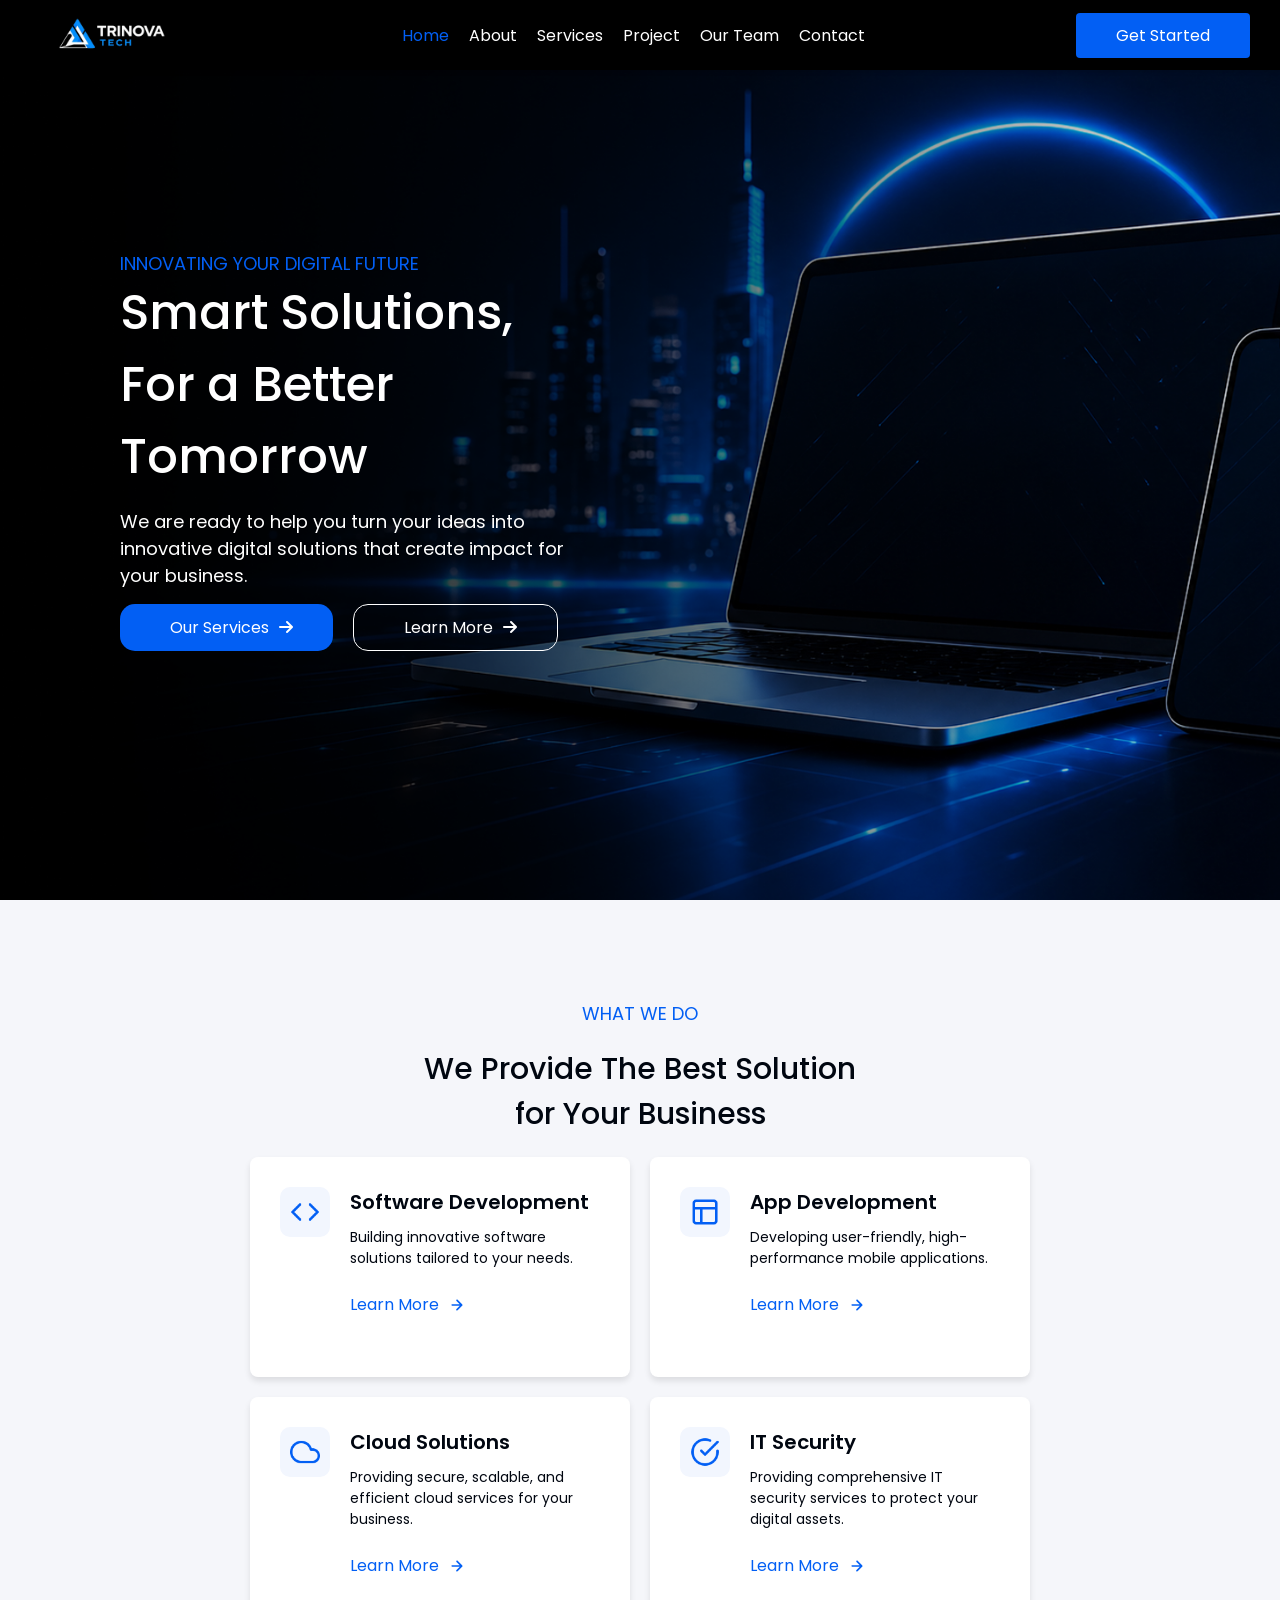
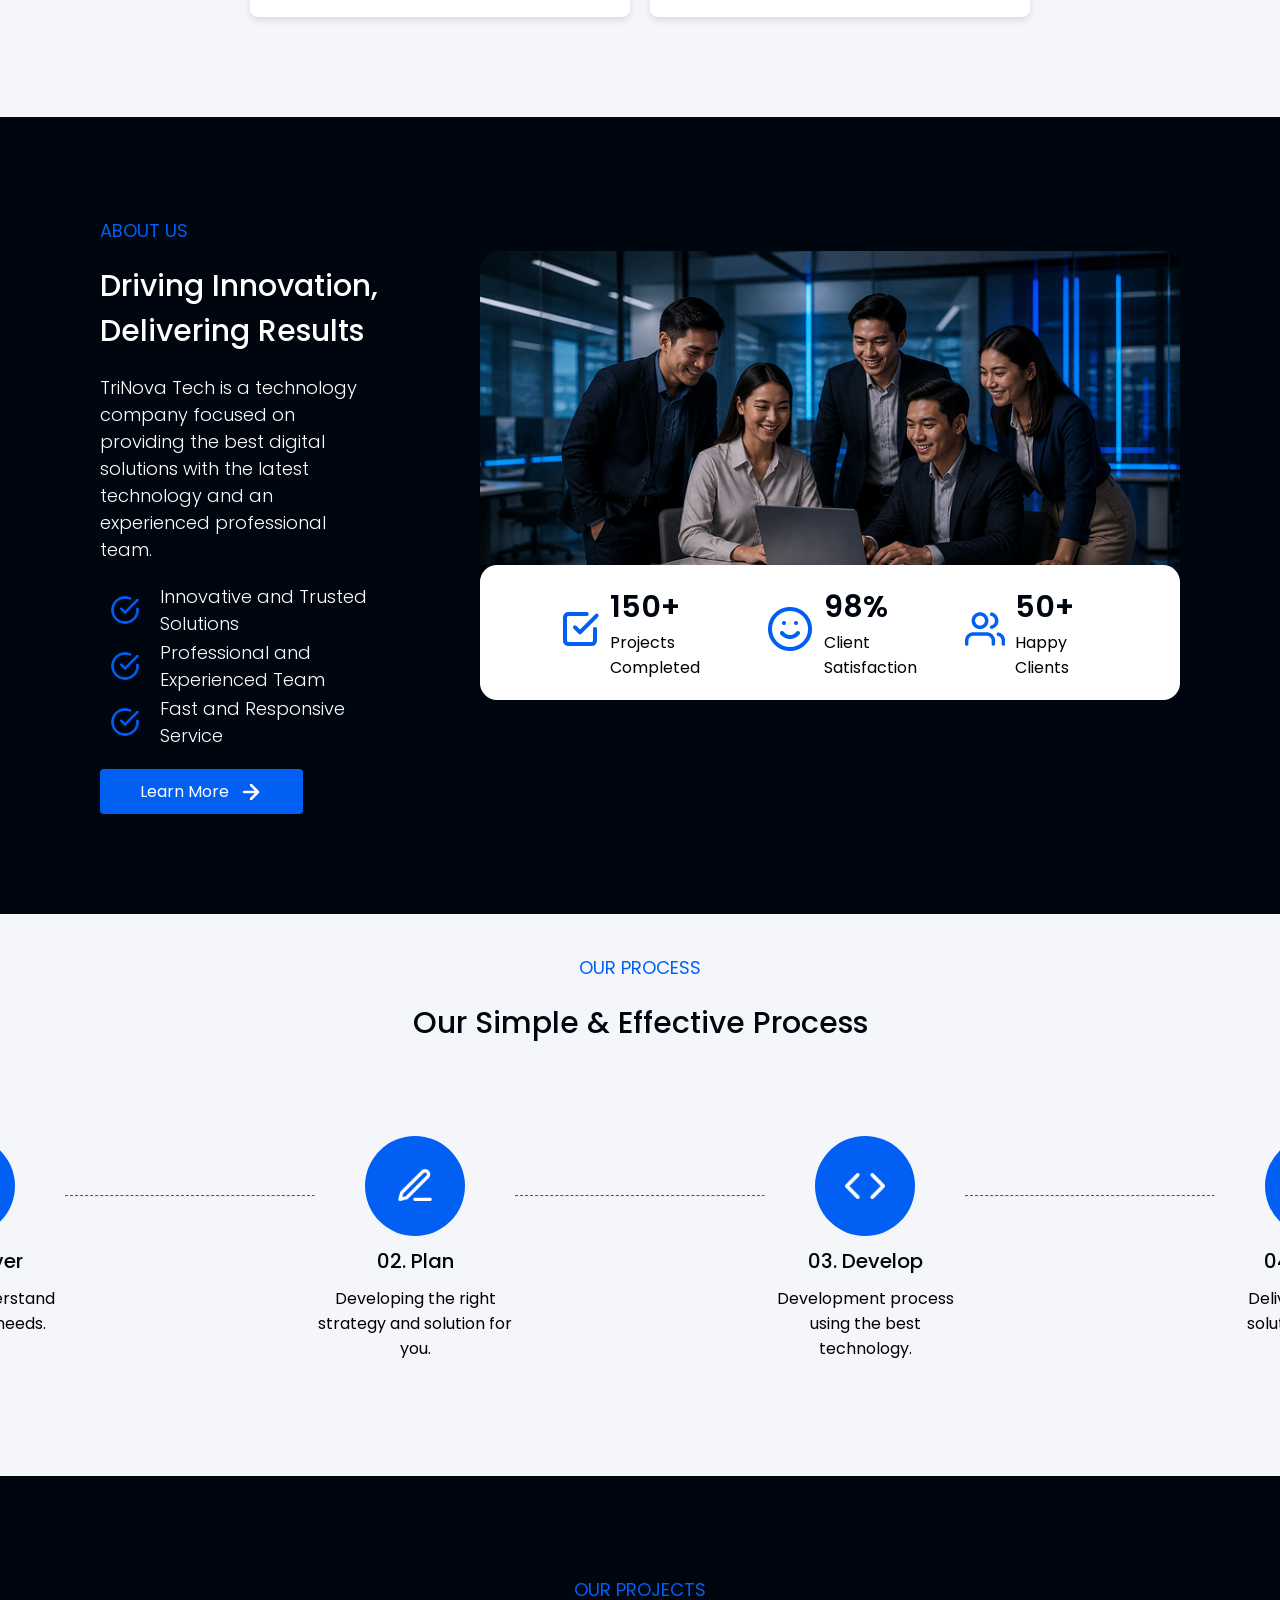
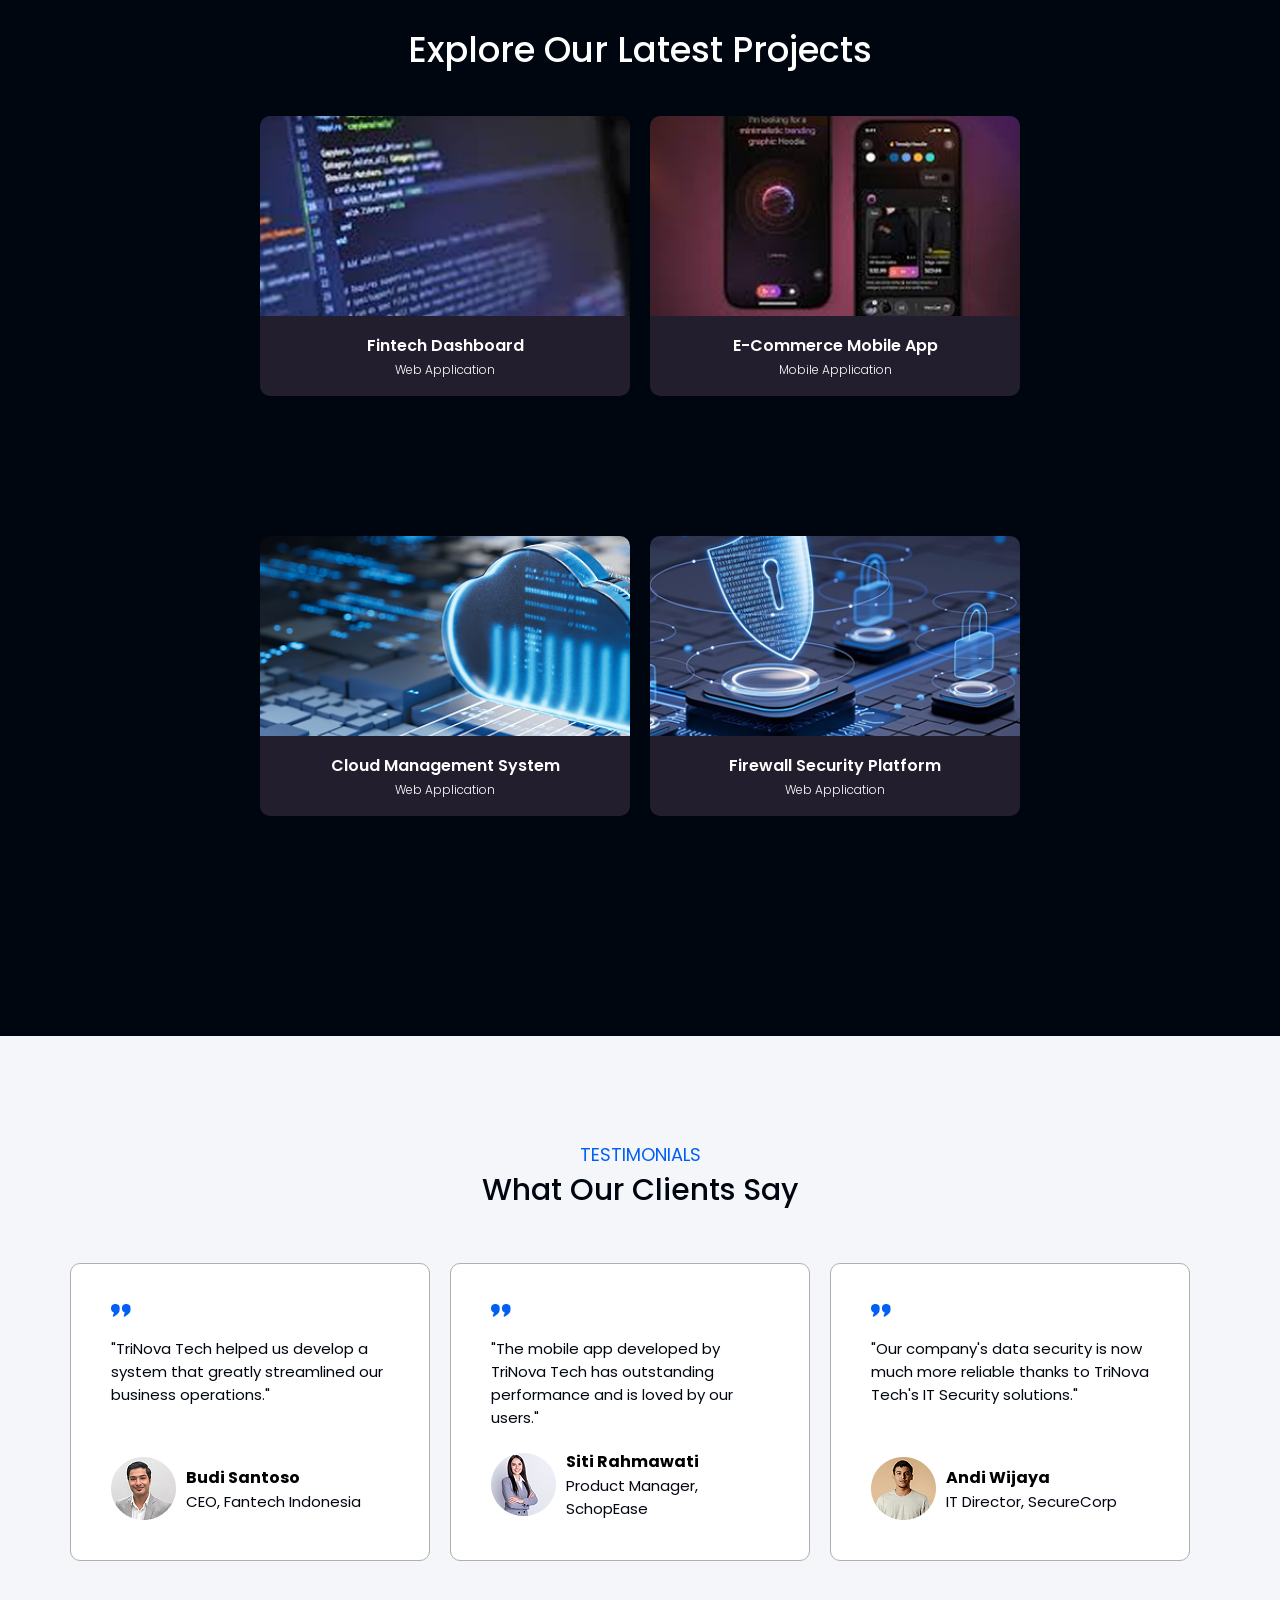
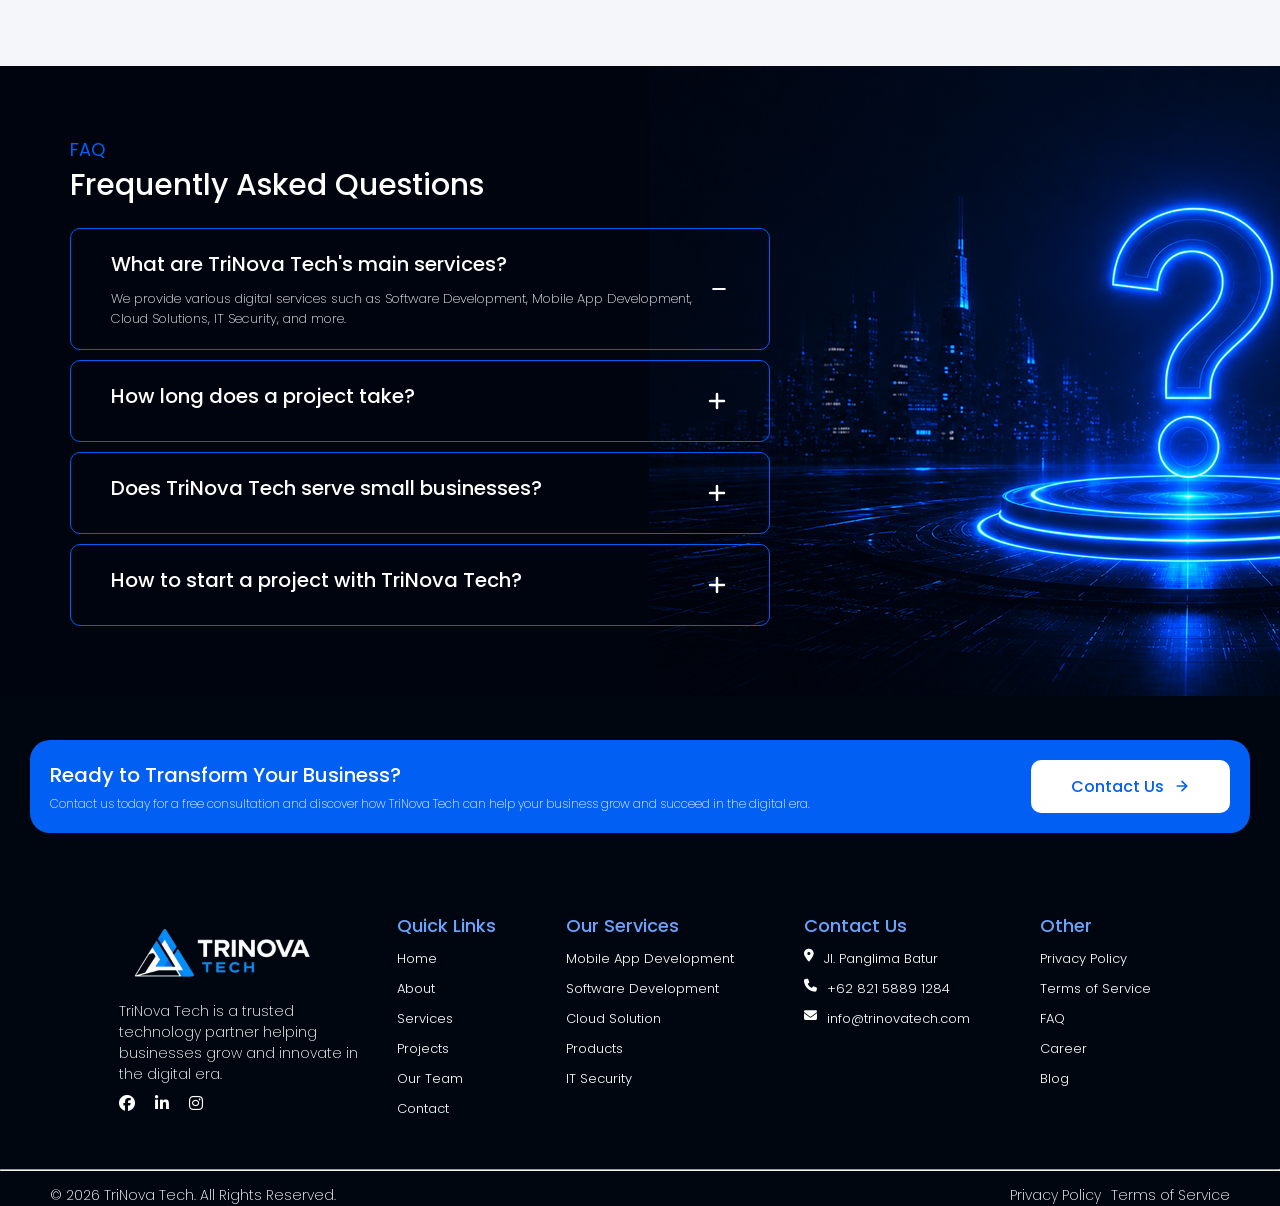
==== index.html @ c347d147 "first commit" ====
<!DOCTYPE html>
<html lang="en">
<head>
    <meta charset="UTF-8">
    <meta name="viewport" content="width=device-width, initial-scale=1.0">
    <title>TriNova Tech - Smart Solutions for a Better Tomorrow</title>
    <link rel="stylesheet" href="css/style.css">
    <link rel="preconnect" href="https://fonts.googleapis.com">
    <link rel="preconnect" href="https://fonts.gstatic.com" crossorigin>
    <link href="https://fonts.googleapis.com/css2?family=Poppins:wght@100;200;300;400;500;600;700;800;900&display=swap" rel="stylesheet">
    <link rel="stylesheet" href="https://cdnjs.cloudflare.com/ajax/libs/font-awesome/6.5.1/css/all.min.css">
    <link href='https://unpkg.com/boxicons@2.1.4/css/boxicons.min.css' rel='stylesheet'>
</head>
<body>
    
    <!-- header -->
    <div class="header">
        <div class="logo">
            <img src="img/logo-text-white.png" alt="Logo" style="width: 160px;">
        </div>
        <ul class="navbar">
            <li><a href="index.html"   style="color: var(--blue-primary);">Home</a></li>
            <li><a href="about.html">About</a></li>
            <li><a href="services.html">Services</a></li>
            <li><a href="product.html">Project</a></li>
            <li><a href="team.html">Our Team</a></li>
            <li><a href="contact.php">Contact</a></li>
        </ul>
        <button onclick="window.location.href='login.php'">Get Started</button>
    </div>

    <!-- Banner -->
    <div class="banner">
        <div class="sect-one">
            <h5 class="reveal">innovating your digital future</h5>
            <h1 class="reveal">Smart Solutions,</h1>
            <h1 class="reveal">For a Better Tomorrow</h1>
            <p class="reveal">We are ready to help you turn your ideas into innovative digital solutions that create impact for your business.</p>
            <div class="button-section reveal">
                <div class="btn" style="background-color: var(--blue-primary);"><a href="services.html"></a>Our Services <i class="fa-solid fa-arrow-right"></i></div>
                <div class="btn" style="border: 1px solid white;" onclick="document.querySelector('.services').scrollIntoView({behavior: 'smooth'})"><a href=""></a>Learn More<i class="fa-solid fa-arrow-right"></i></div>
            </div>
        </div>
        <div class="sect-one"></div>
    </div>

    <!-- what we do -->
    <div class="services">
        <h5 class="reveal">What We Do</h5>
        <h1 class="reveal">We Provide The Best Solution <br> for Your Business</h1>
        <div class="card-sect">
            <!-- card 1 -->
            <div class="card reveal">
                <div class="logo-sect">
                    <img src="../img/logo/code.png" alt="">
                </div>
                <div class="desc-sect">
                    <div class="one">
                    <h3>Software Development</h3>
                    <p>Building innovative software solutions tailored to your needs.</p>
                    </div>
                    <div class="two">
                        <div class="cta"><a href="">Learn More</a><img src="../img/logo/arrow-right-blue.png" alt=""></div>
                    </div>
                </div>
            </div>
            <!-- card 2 -->
            <div class="card reveal">
                <div class="logo-sect">
                    <img src="../img/logo/layout.png" alt="">
                </div>
                <div class="desc-sect">
                    <div class="one">
                    <h3>App Development</h3>
                    <p>Developing user-friendly, high-performance mobile applications.</p>
                    </div>
                    <div class="two">
                        <div class="cta"><a href="">Learn More</a><img src="../img/logo/arrow-right-blue.png" alt=""></div>
                    </div>
                </div>
            </div>
            <!-- card 3 -->
            <div class="card reveal">
                <div class="logo-sect">
                    <img src="../img/logo/cloud.png" alt="">
                </div>
                <div class="desc-sect">
                    <div class="one">
                    <h3>Cloud Solutions</h3>
                    <p>Providing secure, scalable, and efficient cloud services for your business.</p>
                    </div>
                    <div class="two">
                        <div class="cta"><a href="">Learn More</a><img src="../img/logo/arrow-right-blue.png" alt=""></div>
                    </div>
                </div>
            </div>
            <!-- card 4 -->
            <div class="card reveal">
                <div class="logo-sect">
                    <img src="../img/logo/checklist-circle.png" alt="">
                </div>
                <div class="desc-sect">
                    <div class="one">
                    <h3>IT Security</h3>
                    <p>Providing comprehensive IT security services to protect your digital assets.</p>
                    </div>
                    <div class="two">
                        <div class="cta"><a href="">Learn More</a><img src="../img/logo/arrow-right-blue.png" alt=""></div>
                    </div>
                </div>
            </div>

        </div>
    </div>

    <!-- about us -->
    <div class="about">
        <div class="sect-onee">
            <h5 class="reveal">ABOUT US</h5>
            <h3 class="reveal">Driving Innovation, <br> Delivering Results</h3>
            <p class="reveal">TriNova Tech is a technology company focused on providing the best digital solutions with the latest technology and an experienced professional team.</p>
            <div class="menu-sect">
                <div class="sect reveal"><img src="../img/logo/checklist-circle.png" alt=""><p>Innovative and Trusted Solutions</p></div>
                <div class="sect reveal"><img src="../img/logo/checklist-circle.png" alt=""><p>Professional and Experienced Team</p></div>
                <div class="sect reveal"><img src="../img/logo/checklist-circle.png" alt=""><p>Fast and Responsive Service</p></div>
            </div>
            <button class="reveal">Learn More <img src="img/logo/arrow-right.png" alt=""></button>
        </div>
        <div class="sect-twoo reveal">
            <img class="about-img" src="../img/placehorder/img-2.png" alt="">

            <div class="menu-sect">
                <!-- one -->
                <div class="menu" style="color: black;">
                    <div class="logo"><img src="../img/logo/checklist-square-blue.png" alt=""></div>
                    <div class="desc">
                        <h3>150+</h3>
                        <p>Projects Completed</p>
                    </div>
                </div>
                <!-- one -->
                <div class="menu" style="color: black;">
                    <div class="logo"><img src="../img/logo/smile-blue.png" alt=""></div>
                    <div class="desc">
                        <h3>98%</h3>
                        <p>Client Satisfaction</p>
                    </div>
                </div>
                <!-- one -->
                <div class="menu" style="color: black;">
                    <div class="logo"><img src="../img/logo/users-blue.png" alt=""></div>
                    <div class="desc">
                        <h3>50+</h3>
                        <p>Happy Clients</p>
                    </div>
                </div>
            </div>

        </div>
    </div>

    <!-- process -->
    <div class="process">
        <h5 class="reveal">OUR PROCESS</h5>
        <h3 class="reveal">Our Simple & Effective Process</h3>
        <div class="sect-menu">
            <div class="s-menu reveal">
                <div class="logo"><img src="../img/logo/search.png" alt=""></div>
                <h4>01. Discover</h4>
                <p>We deeply understand your business needs.</p>
            </div>
            <hr class="reveal">
            <div class="s-menu reveal">
                <div class="logo"><img src="../img/logo/edit.png" alt=""></div>
                <h4>02. Plan</h4>
                <p>Developing the right strategy and solution for you.</p>
            </div>
            <hr class="reveal">
            <div class="s-menu reveal">
                <div class="logo"><img src="../img/logo/code-white.png" alt=""></div>
                <h4>03. Develop</h4>
                <p>Development process using the best technology.</p>
            </div>
            <hr class="reveal">
            <div class="s-menu reveal">
                <div class="logo"><img src="../img/logo/send.png" alt="" ></div>
                <h4>04. Deliver</h4>
                <p>Delivering quality solutions on time.</p>
            </div>
        </div>
    </div>

    <!-- projects/products -->
    <div class="products">
        <h5 class="reveal">OUR PROJECTS</h5>
        <h3 class="reveal">Explore Our Latest Projects</h3>
        <div class="product-menu">
            <!-- 1 p -->
            <div class="p-menu reveal project-card">
                <div class="pm-img">
                    <img src="img/placehorder-2/img-1.png" alt="">
                </div>
                <div class="pm-desc">
                    <h4>Fintech Dashboard</h4>
                    <p>Web Application</p>
                </div>
            </div>
            <!-- 1 p -->
            <div class="p-menu reveal project-card">
                <div class="pm-img">
                    <img src="img/placehorder-2/img-2.png" alt="">
                </div>
                <div class="pm-desc">
                    <h4>E-Commerce Mobile App</h4>
                    <p>Mobile Application</p>
                </div>
            </div>
            <!-- 1 p -->
            <div class="p-menu reveal project-card">
                <div class="pm-img">
                    <img src="img/placehorder-2/img-3.png" alt="">
                </div>
                <div class="pm-desc">
                    <h4>Cloud Management System</h4>
                    <p>Web Application</p>
                </div>
            </div>
            <!-- 1 p -->
            <div class="p-menu reveal project-card">
                <div class="pm-img">
                    <img src="img/placehorder-2/img 4.png" alt="">
                </div>
                <div class="pm-desc">
                    <h4>Firewall Security Platform</h4>
                    <p>Web Application</p>
                </div>
            </div>
        </div>  
    </div>
    <div class="testi">
    <h5 class="reveal">TESTIMONIALS</h5>
    <h3 class="reveal">What Our Clients Say</h3>

    <div class="card-sectt">
        <i id="prev" class="fa-solid fa-chevron-left reveal"></i>

        <div class="slider-container">
            <div class="slider reveal" id="slider">

                <!-- card 1 -->
                <div class="card">
                    <img style="width: 20px;" src="img/logo/quotation.png" alt="">
                    <p>"TriNova Tech helped us develop a system that greatly streamlined our business operations."</p>

                    <div class="box">
                        <img src="../img/person/one.png" alt="">
                        <div class="desc">
                            <h4>Budi Santoso</h4>
                            <p>CEO, Fantech Indonesia</p>
                        </div>
                    </div>
                </div>

                <!-- card 2 -->
                <div class="card">
                    <img style="width: 20px;" src="img/logo/quotation.png" alt="">
                    <p>"The mobile app developed by TriNova Tech has outstanding performance and is loved by our users."</p>

                    <div class="box">
                        <img src="../img/person/two.png" alt="">
                        <div class="desc">
                            <h4>Siti Rahmawati</h4>
                            <p>Product Manager, SchopEase</p>
                        </div>
                    </div>
                </div>

                <!-- card 3 -->
                <div class="card">
                    <img style="width: 20px;" src="img/logo/quotation.png" alt="">
                    <p>"Our company's data security is now much more reliable thanks to TriNova Tech's IT Security solutions."</p>

                    <div class="box">
                        <img src="../img/person/three.png" alt="">
                        <div class="desc">
                            <h4>Andi Wijaya</h4>
                            <p>IT Director, SecureCorp</p>
                        </div>
                    </div>
                </div>

                <!-- card 4 -->
                <div class="card">
                    <img style="width: 20px;" src="img/logo/quotation.png" alt="">
                    <p>"Fast, professional service, and the final results are very satisfying."</p>

                    <div class="box">
                        <img src="../img/person/four.png" alt="">
                        <div class="desc">
                            <h4>Rina Putri</h4>
                            <p>Founder, StartupX</p>
                        </div>
                    </div>
                </div>

                <!-- card 5 -->
                <div class="card">
                    <img style="width: 20px;" src="img/logo/quotation.png" alt="">
                    <p>"Their team was very communicative throughout the project."</p>

                    <div class="box">
                        <img src="../img/person/five.png" alt="">
                        <div class="desc">
                            <h4>Dimas Prakoso</h4>
                            <p>CTO, Digital Corp</p>
                        </div>
                    </div>
                </div>

                <!-- card 6 -->
                <div class="card">
                    <img style="width: 20px;" src="img/logo/quotation.png" alt="">
                    <p>"TriNova Tech significantly advanced our company's digital transformation."</p>

                    <div class="box">
                        <img src="../img/person/six.png" alt="">
                        <div class="desc">
                            <h4>Nadia Salsabila</h4>
                            <p>Manager, Nexa Group</p>
                        </div>
                    </div>
                </div>

            </div>
        </div>

        <i id="next" class="fa-solid fa-chevron-right reveal"></i>
    </div>
</div>

    <!-- FAQ Section -->
    <div class="faq">
        <div class="onee">
            <h5 class="reveal">FAQ</h5>
            <h3 style="color: white;" class="reveal">Frequently Asked Questions</h3>
            <div class="boxxes">
                <!-- box-opened -->
                <div class="box show reveal">
                    <div class="b-desc">
                        <h4>What are TriNova Tech's main services?</h4>
                        <p class="show">We provide various digital services such as Software Development, Mobile App Development, Cloud Solutions, IT Security, and more.</p>
                    </div>
                    
                    <img class="toggle-icon" src="../img/logo/minus.png" alt="">
                </div>
                <div class="box reveal">
                    <div class="b-desc">
                        <h4>How long does a project take?</h4>
                        <p>Project timelines vary depending on complexity and requirements. On average, most projects take between 2 to 12 weeks from planning to final delivery.</p>
                    </div>
                    <img class="toggle-icon" src="../img/logo/plus.png" alt="">
                </div>
                <div class="box reveal">
                    <div class="b-desc">
                        <h4>Does TriNova Tech serve small businesses?</h4>
                        <p>Yes, we work with businesses of all sizes, from startups and small businesses to larger enterprises, providing scalable digital solutions.</p>
                    </div>
                    <img class="toggle-icon" src="../img/logo/plus.png" alt="">
                </div>
                <div class="box reveal">
                    <div class="b-desc">
                        <h4>How to start a project with TriNova Tech?</h4>
                        <p>You can start by contacting us through our website or consultation form. Our team will discuss your needs and recommend the best solution.</p>
                    </div>
                    <img class="toggle-icon" src="../img/logo/plus.png" alt="">
                </div>
            </div>
        </div>
        <div class="twoo">
            
        </div>
        
    </div>
    <div class="end">
        <div class="container reveal">
            <div class="content">
                <h3 style="color: white;">Ready to Transform Your Business?</h3>
                <p style="color: white;">Contact us today for a free consultation and discover how TriNova Tech can help your business grow and succeed in the digital era.</p>
            </div>
            <button><a href="contact.php">Contact Us</a><img src="img/logo/arrow-right-blue.png" alt=""></button>
        </div>
    </div>

    <!-- footer -->
    <div class="footer">
        <div class="content-footer">
            <div class="frame-one">
                <img src="img/logo-text-white.png" alt="" style="width: 200px;">
                <p>TriNova Tech is a trusted technology partner helping businesses grow and innovate in the digital era.</p>
                <div class="logomeds">
                    <i class="fa-brands fa-facebook"></i>
                    <i class="fa-brands fa-linkedin-in"></i>
                    <i class="fa-brands fa-instagram"></i>
                </div>
            </div>
            <div class="frame-list">
                <div class="list">
                    <h4>Quick Links</h4>
                    <div class="list-menu">
                        <a href="index.html">Home</a>
                        <a href="about.html">About</a>
                        <a href="services.html">Services</a>
                        <a href="product.html">Projects</a>
                        <a href="team.html">Our Team</a>
                        <a href="contact.php">Contact</a>
                    </div>
                </div>
                <div class="list">
                    <h4>Our Services</h4>
                    <div class="list-menu">
                        <a href="product.html">Mobile App Development</a>
                        <a href="product.html">Software Development</a>
                        <a href="product.html">Cloud Solution</a>
                        <a href="product.html">Products</a>
                        <a href="product.html">IT Security</a>
                    </div>
                </div>
                <div class="list">
                    <h4>Contact Us</h4>
                    <div class="list-menu">
                        <a href="contact.php"><i class="fa-solid fa-location-dot"></i>Jl. Panglima Batur</a>
                        <a href="contact.php"><i class="fa-solid fa-phone"></i>+62 821 5889 1284</a>
                        <a href="contact.php"><i class="fa-solid fa-envelope"></i>info@trinovatech.com</a>
                    </div>
                </div>
                <div class="list">
                    <h4>Other</h4>
                    <div class="list-menu">
                        <a href="privacy-policy.html">Privacy Policy</a>
                        <a href="terms-service.html">Terms of Service</a>
                        <a href="faq.html">FAQ</a>
                        <a href="career.html">Career</a>
                        <a href="blog.html">Blog</a>
                    </div>
                </div>
            </div>
        </div>
        <hr>
        <div class="new">
            <div class="oneo">
                <p style="color: white;">© 2026 TriNova Tech. All Rights Reserved.</p>
            </div>
            <div class="twot">
                <p style="color: white;">Privacy Policy</p>
                <p style="color: white;">Terms of Service</p>
            </div>
        </div>
    </div>

    <script src="js/index.js"></script>
    <script src="js/loading.js"></script>
</body>
</html>
---- css/style.css ----
* {
    margin: 0;
    padding: 0;
    box-sizing: border-box;
    font-family: 'Poppins', sans-serif;
}

body {
    background-color: var(--soft-blue-white);
    scroll-behavior: smooth;
}

:root {
    --blue-primary: #025FF4;
    --soft-blue-white: #F5F6FA;
    --white: #FFFFFF;
    --dark-blue: #000610;
    --black: #000000;
    --soft-blue: #F2F6FE;
    --grey: rgb(175, 175, 175);
}

.header {
    display: flex;
    justify-content: space-between;
    align-items: center;
    width: 100%;
    height: 70px;
    box-shadow: 0 2px 4px rgba(0, 0, 0, 0.1);
    background-color: var(--black);
    padding: 20px 30px;
    position: fixed;
    z-index: 999;
}

.header .logo img {
    display: flex;
    align-items: center;
    gap: 10px;
    padding: 20px;
}

.header .navbar {
    display: flex;
    align-items: center;
    gap: 20px;
    padding: 20px;
}

.navbar {
    list-style: none;
    display: flex;
    gap: 20px;
    color: white;
}

.navbar a{
    text-decoration: none;
    color: var(--white);
    font-size: 16px;
    transition: color 0.3s ease;
}

.navbar a:hover {
    color: var(--blue-primary);
}

.header button {
    padding: 10px 40px;
    background-color: var(--blue-primary);
    color: var(--white);
    border: none;
    border-radius: 4px;
    cursor: pointer;
    font-size: 16px;
    transition: all 0.3s ease;
}

.header button:hover {
    background-color: var(--white);
    color: var(--blue-primary);
}


/* ------------ALL SECTION DO-------------- */
h5 {
    font-size: 18px;
    color: var(--blue-primary);
    font-weight: 400;
    text-transform: uppercase;
}
h3 {
    font-size: 30px;
    color: var(--dark-blue);
    font-weight: 600;
}

/* -------------BANNEEEERRRRRRRRRRRRRRRRRRRRRR------------------- */
.banner {
    display: grid;
    background-image: url('../img/banner.png');
    background-size: cover;
    background-position: center;
    height: 100vh;
    width: 100%;
    grid-template-columns: repeat(2, 1fr);
    grid-template-rows: repeat(1, 1fr);
    padding: 60px;

}

.banner .sect-one {
    display: flex;
    flex-direction: column;
    justify-content: center;
    align-items: flex-start;
    gap: 0px;
    padding: 20px 60px;
}

.sect-one h1 {
    font-size: 48px;
    color: var(--white);
    font-weight: 500;
}

.sect-one p {
    font-size: 18px;
    color: var(--white);
    font-weight: 400;
    max-width: 500px;
    margin: 15px 0;
}

.button-section .btn {
    padding: 10px 40px;
    border: none;
    border-radius: 15px;
    cursor: pointer;
    font-size: 16px;
    transition: all 0.3s ease;
    display: flex;
    align-items: center;
    gap: 10px;
    color: var(--white);
}

.button-section {
    display: flex;
    gap: 20px;
}
.btn:hover {
    gap: 20px;
}

/* ------------SERVICES--------------- */
.services {
    display: flex;
    flex-direction: column;
    justify-content: center;
    align-items: center;
    gap: 20px;
    padding: 100px;
    width: 100%;
    background-color: var(--soft-blue-white);
}

.services h1 {
    font-size: 30px;
    color: var(--dark-blue);
    text-align: center;
    max-width: 800px;
    font-weight: 500;
}

.services .card {
    background-color: var(--white);
    box-shadow: 0 4px 6px rgba(0, 0, 0, 0.1);
    padding: 30px;
    border-radius: 8px;
    width: 380px;
    height: 220px;
    display: flex;
    flex-direction: row;
    gap: 20px;
    transition: all 0.3s ease;
}

.card.active:hover {
    transform: translateY(-5px);
}

.card .one {
    display: flex;
    flex-direction: column;
    justify-content: center;
    align-items: flex-start;
    gap: 10px;
}

.card .two {
    display: flex;
    flex-direction: column;
    justify-content: center;
    align-items: flex-start;
    gap: 10px;
}

.two .cta {
    display: flex;
    align-items: center;
    gap: 10px;
}
.cta a {
    text-decoration: none;
    color: var(--blue-primary);
    font-size: 16px;
    padding: 20px 0px;
    transition: color 0.3s ease;
}
.services .logo-sect img {
    width: 50px;
    height: 50px;
    background-color: var(--soft-blue);
    padding: 10px;
    border-radius: 10px;
}

.card .desc-sect {
    display: flex;
    flex-direction: column;
    gap: 3px;
}
.card h3 {
    font-size: 20px;
    color: var(--dark-blue);
    font-weight: 600;
}

.card  p {
    font-size: 14px;
    color: var(--dark-blue);
    font-weight: 400;
    max-width: 300px;
}

.services .card-sect {
    display: flex;
    gap: 20px;
    flex-wrap: wrap;
    width: 100%;
    align-items: center;
    justify-content: center;
}

/* -------------------about----------------- */
.about {
    display: flex;
    flex-direction: row;
    justify-content: space-between;
    width: 100%;
    gap: 100px;
    padding: 100px;
    background-color: var(--dark-blue);
}

.sect-onee p {
    font-size: 18px;
    color: var(--white);
    font-weight: 300;
    max-width: 500px;
}

.sect-onee h3 {
    font-size: 30px;
    color: var(--white);
    font-weight: 500;
}

.about .sect-onee {
    display: flex;
    flex-direction: column;
    justify-content: center;
    align-items: flex-start;
    gap: 20px;
}

.sect-onee .menu-sect {
    display: flex;
    flex-direction: column;
    gap: 2px;
}

.sect-onee .menu-sect .sect {
    display: flex;
    align-items: center;
    gap: 10px;
}

.sect-onee .menu-sect  .sect img {
    width: 50px;
    height: 50px;
    padding: 10px;
    border-radius: 10px;
}

.about button {
    display: flex;
    flex-direction: row;
    align-items: center;
    justify-self: center;
    gap: 10px;
    padding: 10px 40px;
    background-color: var(--blue-primary);
    color: var(--white);
    border: none;
    border-radius: 4px;
    cursor: pointer;
    font-size: 16px;
    transition: all 0.3s ease;
}

.about button.reveal.active:hover {
    gap: 20px;
}

.sect-twoo {
    display: flex;
    flex-direction: column;
    justify-content: center;
    align-items: center;
    gap: 20px;
    transform: translateY(50px);
}

.sect-twoo .about-img {
    display: flex;
    align-items: center;
    justify-content: center;
    width: 700px;
    object-fit: cover;
    border-radius: 10px;
}

.about .sect-twoo .menu-sect {
    display: flex;
    align-items: center;
    justify-content: center;
    flex-direction: row;
    gap: 30px;
    background-color: var(--white);
    border-radius: 17px;
    transform: translateY(-80px);
    padding: 20px 80px;
}


.sect-twoo .menu-sect .menu {
    display: flex;
    flex-direction: row;
    align-items: center;
    gap: 10px;
}

/* -------------------process----------------- */
.process {
    display: flex;
    flex-direction: column;
    align-items: center;
    text-align: center;
    gap: 20px;
    padding: 40px;
}

.process h3 {
    font-size: 30px;
    color: var(--dark-blue);
    font-weight: 500;
    padding-bottom: 70px;
}

.process .sect-menu {
    display: flex;
    flex-direction: row;
    align-items: center;
}

.process hr.reveal {
    width: 250px;
    transform: translateY(-90px);
    border-top: 1px dashed var(--blue-primary);
}

.s-menu {
    display: flex;
    flex-direction: column;
    align-items: center;
    gap: 10px;
    width: 200px;
    height: 300px;
}

.s-menu .logo img {
    width: 100%;
    padding: 10px;
}

.s-menu .logo {
    display: flex;
    align-items: center;
    justify-content: center;
    background-color: var(--blue-primary);
    width: 100px;
    height: 100px;
    padding: 20px;
    border-radius: 110px;
}

.s-menu h4 {
    font-size: 20px;
    color: var(--dark-blue);
    font-weight: 500;
}

/* -------------------products --------------- */
.products {
    display: flex;
    flex-direction: column;
    align-items: center;
    justify-content: center;
    gap: 20px;
    width: 100%;
    padding: 100px;
    background-color: var(--dark-blue);
}

.products h3 {
    font-size: 35px;
    color: var(--white);
    font-weight: 500;
    padding-bottom: 20px;
}

.product-menu {
    display: flex;
    flex-wrap: wrap;
    flex-direction: row;
    align-items: center;
    gap: 20px;
    width: 100%;
    justify-content: center;
}

.p-menu {
    width: 370px;
    height: 400px;
    overflow: hidden;
    border-radius: 10px;
}
.p-menu.active:hover {
    transform: translateY(-5px);
}
.pm-img img {
    width: 100%;
    height: 200px;
    object-fit: cover;
    display: block  ;
}

.pm-desc {
    display: flex;
    height: 80px;
    flex-direction: column;
    align-items: center;
    justify-content: center;
    backdrop-filter: blur(10px);
    padding: 15px;
    color: rgb(255, 255, 255);
    background-color: rgb(35, 30, 46);
    border-radius: 0 0 10px 10px;
    gap: 3px;
}

.pm-desc h4 {
    font-size: 16px;
    color: var(--white);
    font-weight: 600;
}

.pm-desc p {
    font-size: 12px;
    color: var(--white);
    font-weight: 300;
}

/* ----testimonials---- */
.testi {
    display: flex;
    align-items: center;
    justify-content: center;
    flex-direction: column;
    height: 70vh;
    background-color: var(--soft-blue-white);
}

/* ----testimonials---- */
.testi {
    display: flex;
    align-items: center;
    justify-content: center;
    flex-direction: column;
    padding: 300px;
}

.testi h3 {
    font-size: 30px;
    color: var(--dark-blue);
    font-weight: 500;
    padding-bottom: 50px;
}   

.testi .card-sectt {
    display: flex;
    flex-direction: row;
    align-items: center;
    justify-content: center ;
    gap: 20px;
}

.card-sectt .card {
    display: flex;
    flex-direction: column;
    justify-content: center;
    align-items: flex-start;
    gap: 20px;
    width: 400px;
    padding: 40px;
    background-color: var(--white);
    border-radius: 10px;
    border: 1px solid var(--grey);
    transition: all 0.3s ease;
}

.card-sectt .card .box {
    display: flex;
    align-items: center;
    gap: 10px;
    align-self: flex-start;
    margin-top: auto;
}

.card-sectt .card:hover {
    transform: translateY(-4px);
}

.card-sectt .card p {
    font-size: 15px;
    color: var(--dark-blue);
    font-weight: 400;
}

.card-sectt i {
    padding: 20px;
    margin: 50px;
    width: 50px;
    height: 50px;
    display: flex;
    align-items: center;
    justify-content: center;
    border-radius: 1000px;
    border: 1px solid var(--black);
}

#prev, #next {
    width: 50px;
    height: 50px;
    border: none;
    border-radius: 50%;
    background: var(--blue-primary);
    color: white;
    cursor: pointer;
    font-size: 18px;
}

/* ---------------------faq section---------------- */
.faq {
    display: flex;
    background: url(../img/banner-4.png) ;
    color: white;
    padding: 70px;
    gap: 50px;
}

.faq h3 {
    font-size: 30px;
    color: var(--white);
    font-weight: 500;
    padding-bottom: 20px;
}

.faq .onee {
    display: flex;
    flex-direction: column;
    align-items: flex-start;
    justify-content: center;
}

.faq .boxxes {
    display: flex;
    flex-direction: column;
    gap: 10px;
}

.boxxes .box {
    display: flex;
    align-items: center;
    justify-content: space-between;
    gap: 10px;
    border-radius: 10px;
    width: 700px;
    padding: 20px 40px;
    border: 1px solid var(--blue-primary);
}


.b-desc p {
    font-size: 13px;
    font-weight: 200;
    margin-top: 10px;

    max-height: 0;
    overflow: hidden;
    opacity: 0;
    transition: all 0.4s ease;
}

.box.show .b-desc p {
    max-height: 50px;
    opacity: 1;
}

.b-desc h4 {
    font-size: 20px;
    font-weight: 500;
}

/* end */
.end {
    display: flex;
    align-items: center;
    justify-content: center;
    height: 20vh;
    width: 100%;
    background-color: var(--dark-blue);
    padding: 30px;
}

.end .container {
    display: flex;
    color: var(--white);
    background-color: var(--blue-primary);
    padding: 20px;
    border-radius: 20px;
    width: 100%;
    justify-content: space-between;
}

.content {
    display: flex;
    flex-direction: column;
    gap: 5px;
}

.content h3 {
    font-size: 20px;
    color: var(--white);
    font-weight: 500;
}

.content p {
    font-size: 12px;
    color: var(--white);
    font-weight: 200;
}

.container button {
    display: flex;
    flex-direction: row;
    align-items: center;
    justify-content: center;
    gap: 10px;
    padding: 10px 40px;
    background-color: white;
    color: var(--blue-primary);
    border: none;
    border-radius: 10px;
    cursor: pointer;
    font-size: 16px;
    transition: all 0.3s ease;
}

.container button:hover {
    gap: 20px;
}

.container button a {
    text-decoration: none;
    color: var(--blue-primary);
    font-weight: 500;
}

/* -----------------footer-------------------- */
.footer {
    display: flex ;
    align-items: center;
    justify-content: center;
    flex-direction: column;
    height: 330px;
    width: 100%;
    gap: 20px;
    background-color: var(--dark-blue);
}

.footer hr {
    width: 100%;
}

.footer p {
    font-size: 14px;
    font-weight: 200;
}

.content-footer {
    display: flex;
    align-items: center;
    justify-content: center;
    color: white;
    gap: 20px;
    padding: 20px;
}

.frame-one {
    display: flex;
    flex-direction: column;
    width: 20%;
    gap: 10px;
}

.logomeds {
    display: flex;
    gap: 20px;
}

.frame-list .list {
    display: flex;
    flex-direction: column;
    gap: 10px;
    padding: 10px;
}

.frame-list .list h4 {
    font-size: 18px;
    font-weight: 500;
    color: #6ba4ff;
}

.list .list-menu{
    display: flex;
    flex-direction: column;
    gap: 10px;
}
.list-menu a {
    text-decoration: none;
    color: white;
    font-size: 13px;
    font-weight: 300;
    display: flex;
    flex-direction: row;
    gap: 10px;
}
.list-menu a:hover {
    color: var(--blue-primary);

}

.frame-list {
    display: flex;
    gap: 50px;
}

.new {
    display: flex;
    align-items: center;
    justify-content: space-between;
    height: 10px;
    width: 100%;
    padding: 0 50px;
}

.twot {
    display: flex;
    gap: 10px;
}

.card-sectt {
    display: flex;
    align-items: center;
    gap: 20px;
}

.slider-container {
    width: 1140px; 
    overflow: hidden;
}

.slider {
    display: flex;
    gap: 20px;
    transition: transform 0.4s ease;
}

.card {
    min-width: 360px;
}

/* reveal */
.reveal {
    transform: translateY(10px);
    opacity: 0;
    transition: all 0.7s ease;
}

.reveal.active {
    transform: translateY(0);
    opacity: 1;
}

/* Hover effect untuk navbar - garis muncul */
.navbar li a {
    position: relative;
    text-decoration: none;
    transition: color 0.3s ease;
}

.navbar li a::after {
    content: '';
    position: absolute;
    bottom: -5px;
    left: 50%;
    transform: translateX(-50%);
    width: 0;
    height: 2px;
    background-color: var(--blue-primary);
    transition: width 0.3s ease;
}

.navbar li a:hover::after {
    width: 100%;
}
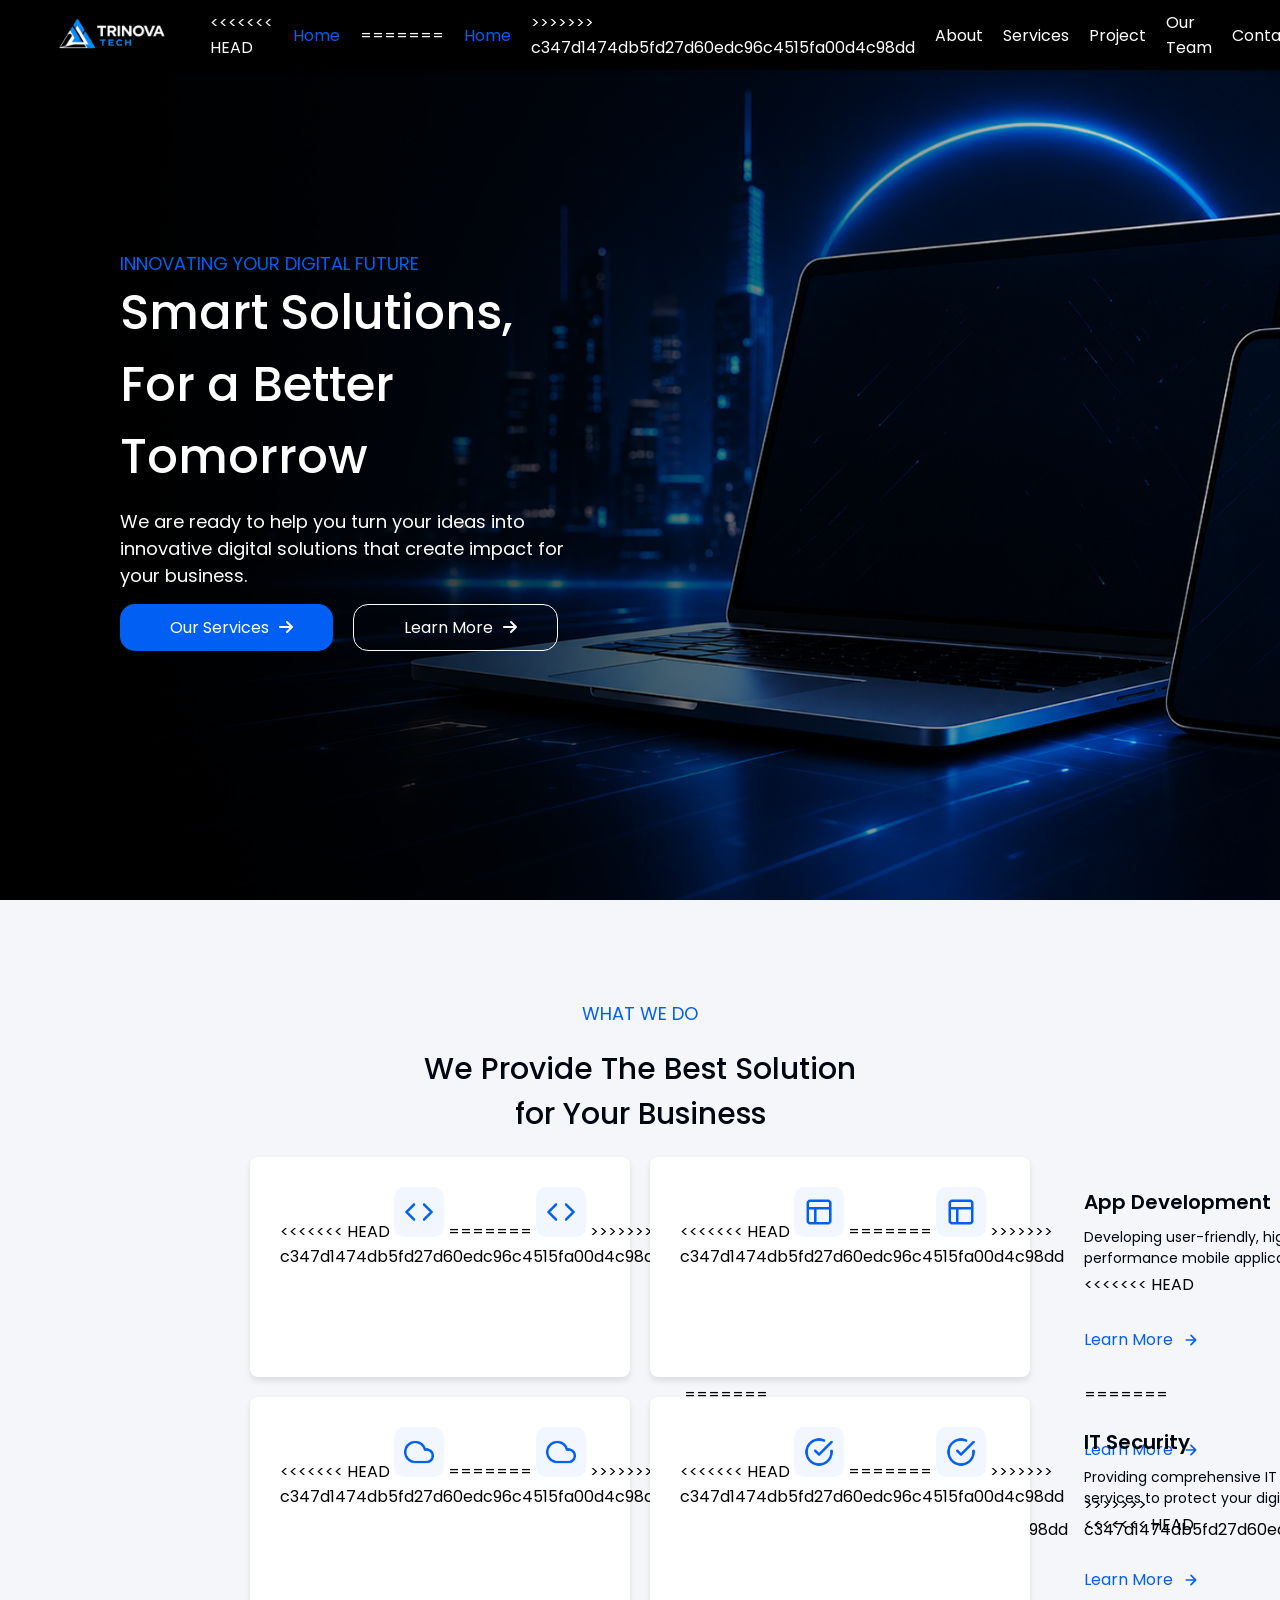
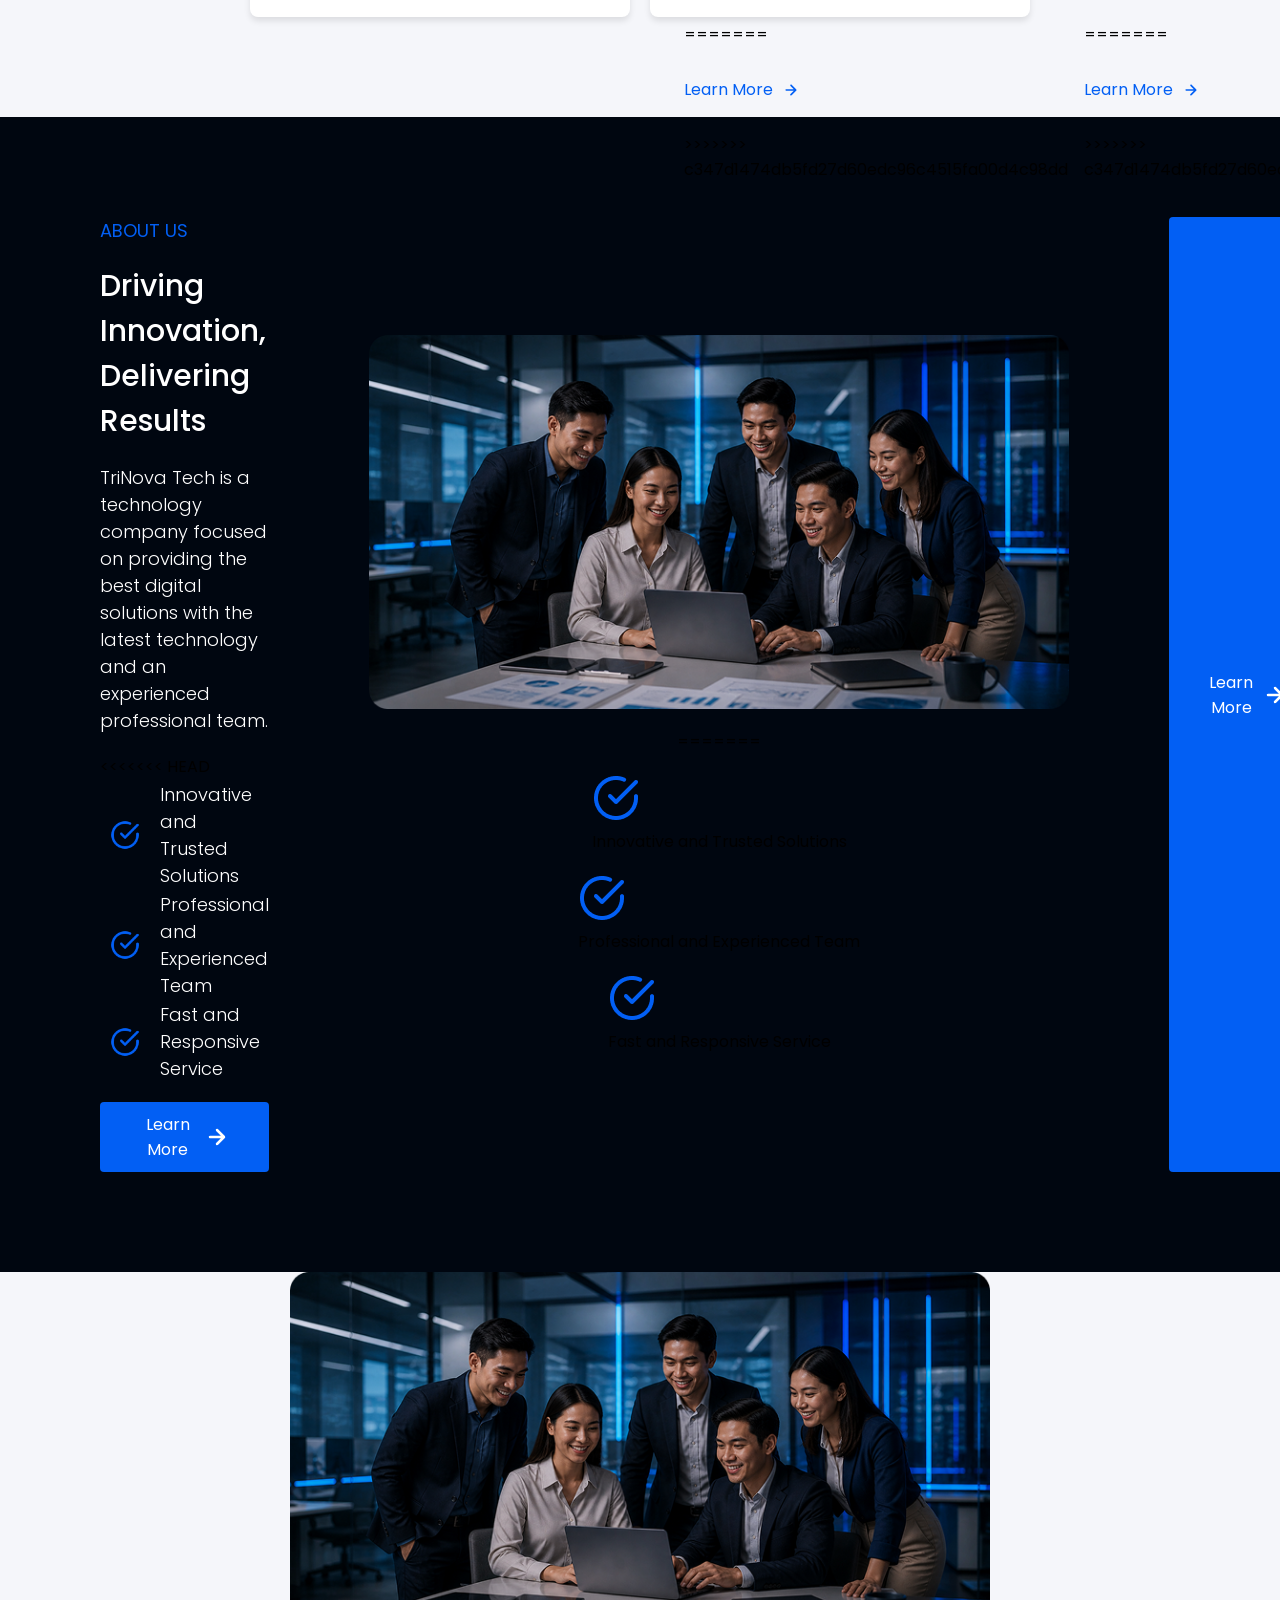
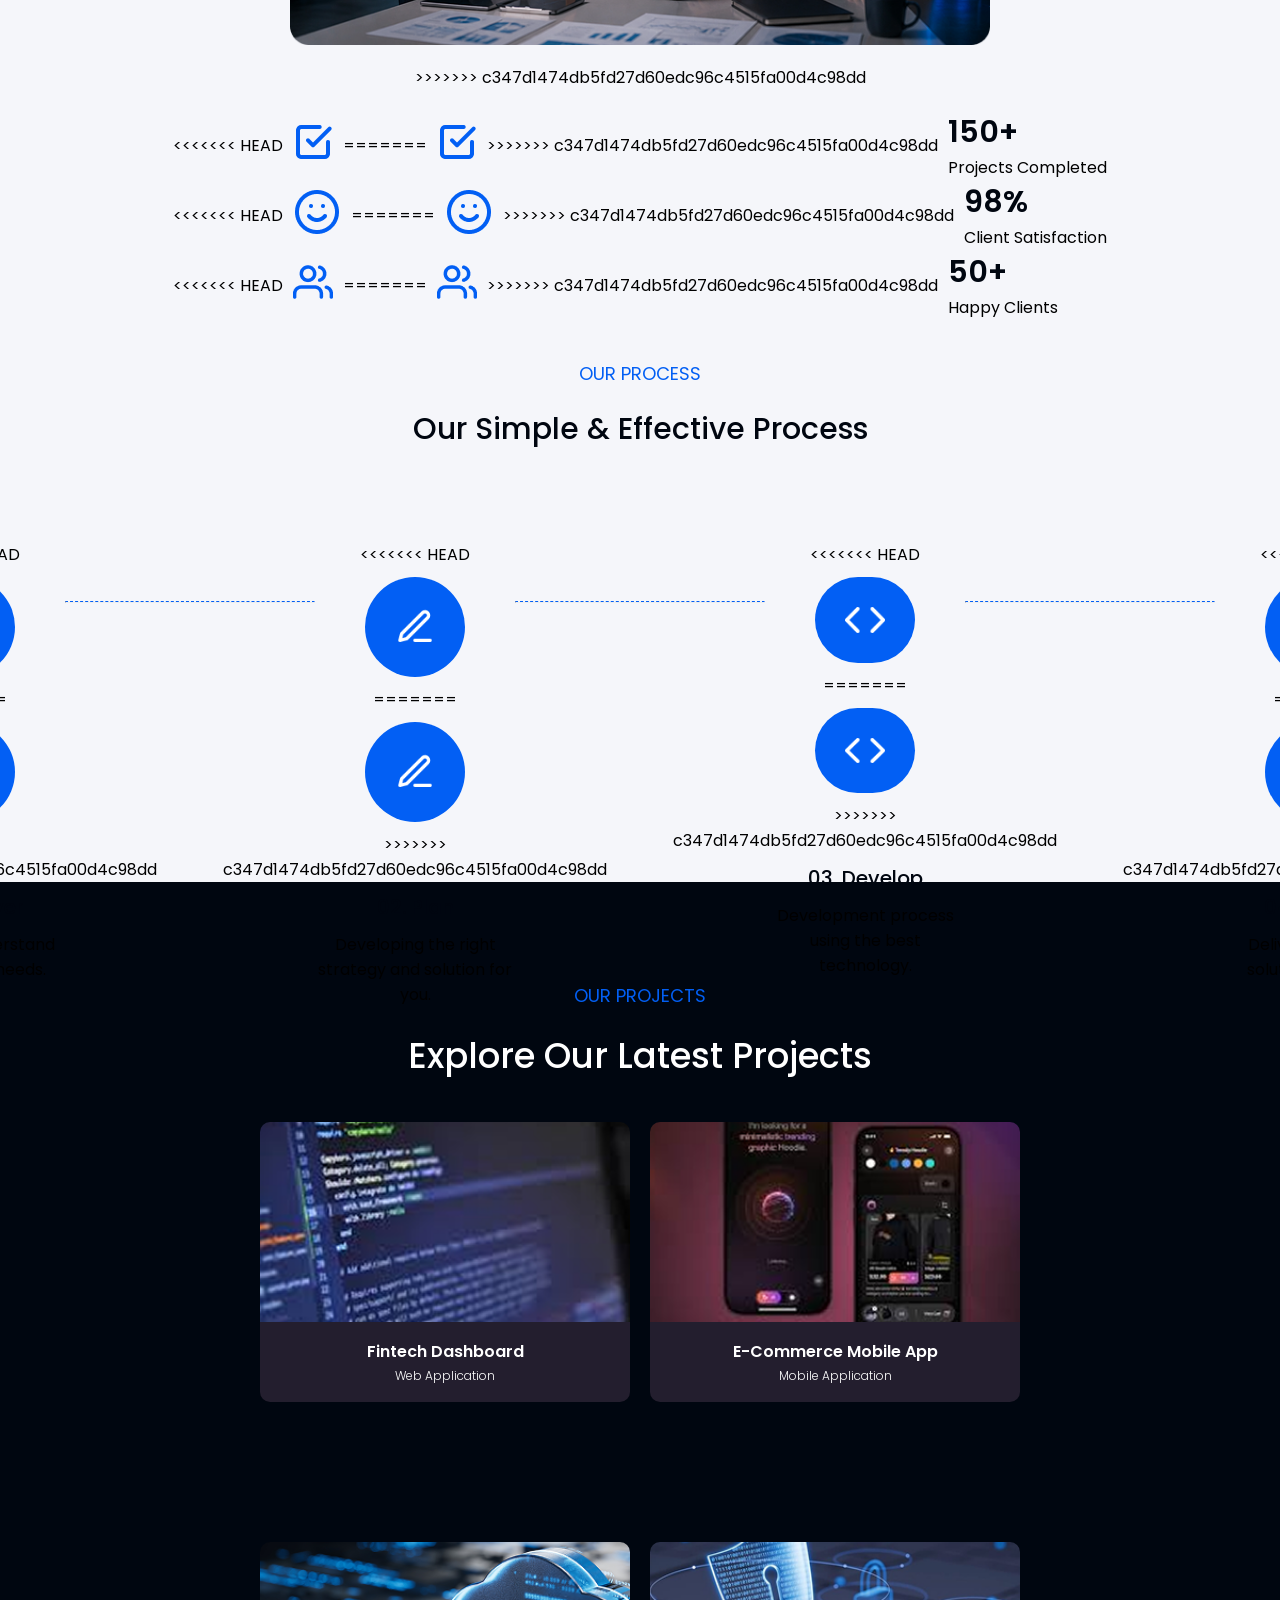
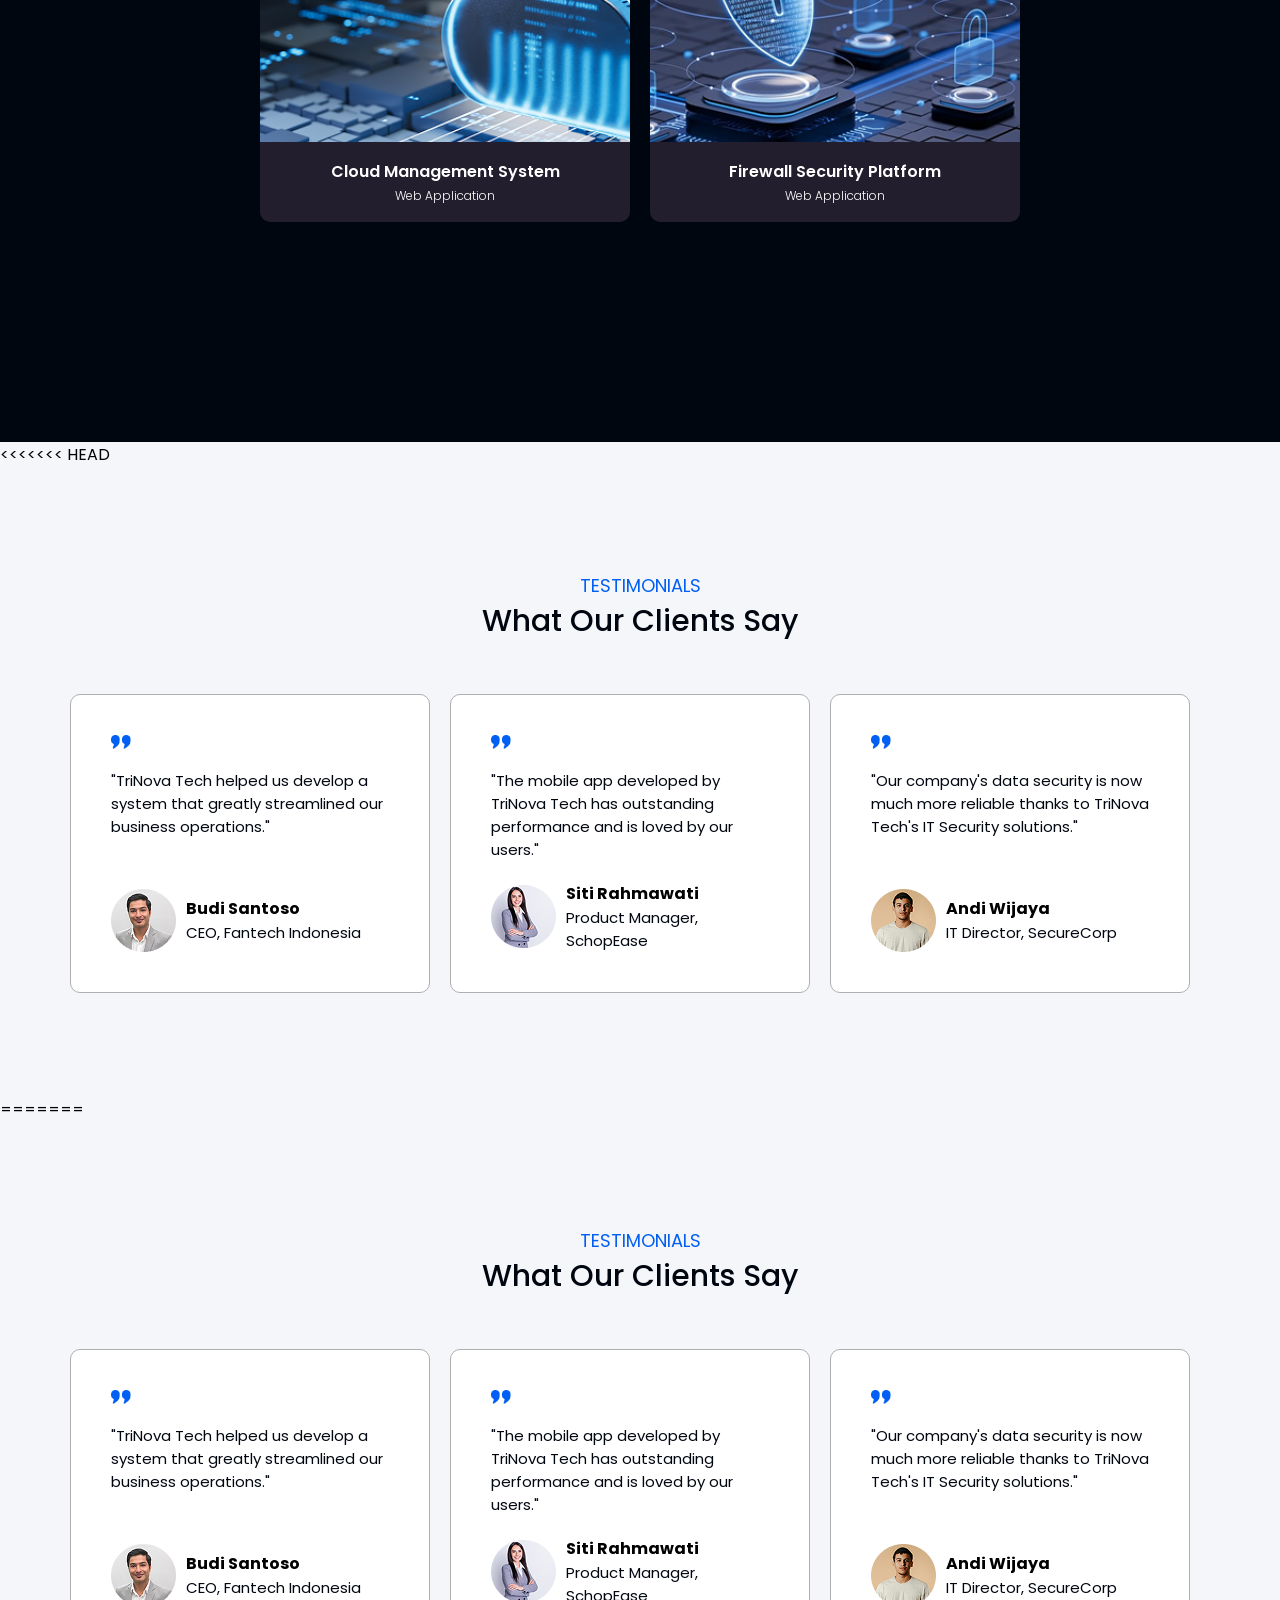
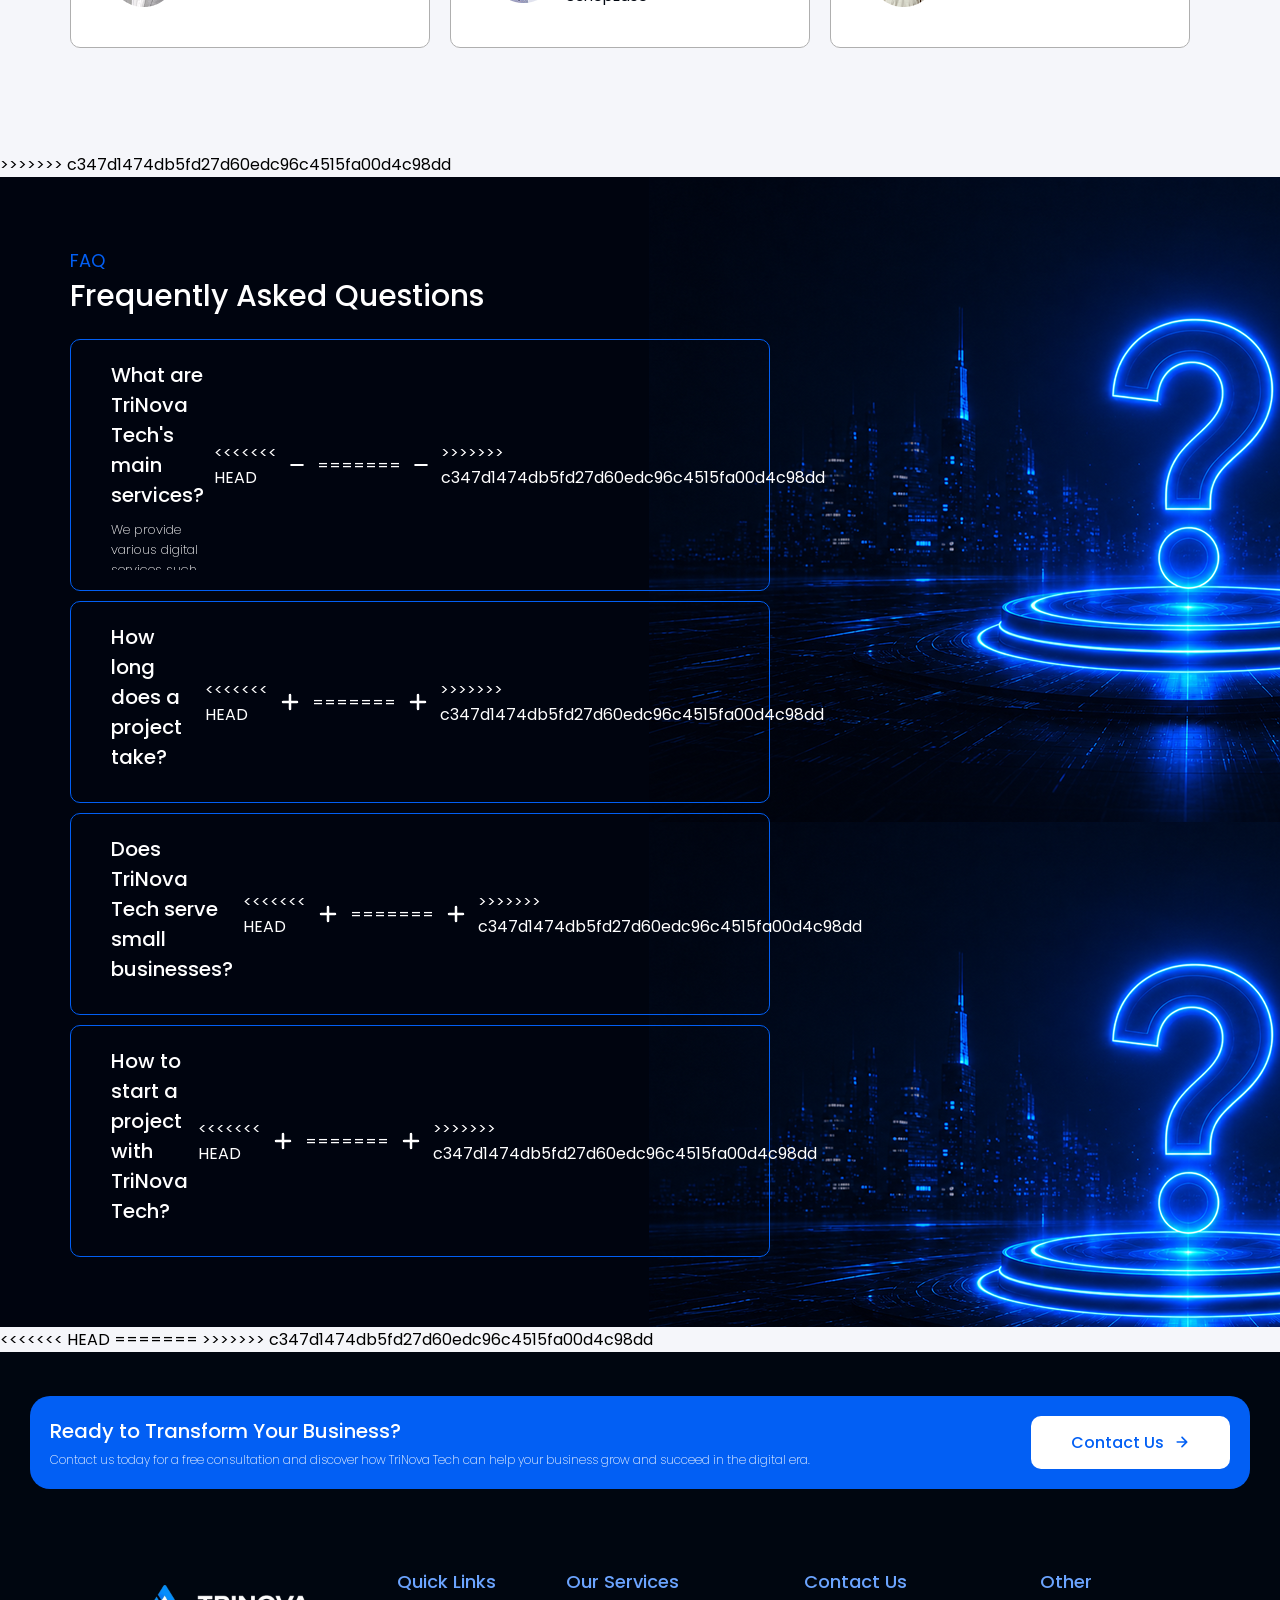
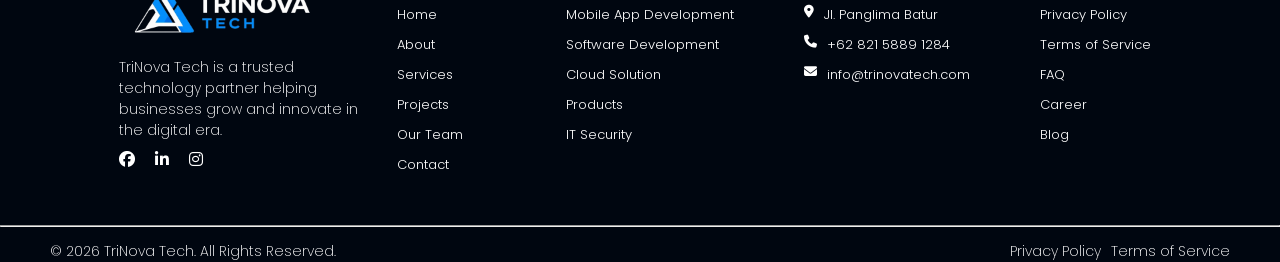
==== commit 7605d944: "update" ====
--- a/index.html
+++ b/index.html
@@ -19,7 +19,11 @@
             <img src="img/logo-text-white.png" alt="Logo" style="width: 160px;">
         </div>
         <ul class="navbar">
+<<<<<<< HEAD
+            <li><a href="index.html" style="color: var(--blue-primary);">Home</a></li>
+=======
             <li><a href="index.html"   style="color: var(--blue-primary);">Home</a></li>
+>>>>>>> c347d1474db5fd27d60edc96c4515fa00d4c98dd
             <li><a href="about.html">About</a></li>
             <li><a href="services.html">Services</a></li>
             <li><a href="product.html">Project</a></li>
@@ -52,7 +56,11 @@
             <!-- card 1 -->
             <div class="card reveal">
                 <div class="logo-sect">
+<<<<<<< HEAD
+                    <img src="img/logo/code.png" alt="">
+=======
                     <img src="../img/logo/code.png" alt="">
+>>>>>>> c347d1474db5fd27d60edc96c4515fa00d4c98dd
                 </div>
                 <div class="desc-sect">
                     <div class="one">
@@ -60,14 +68,22 @@
                     <p>Building innovative software solutions tailored to your needs.</p>
                     </div>
                     <div class="two">
+<<<<<<< HEAD
+                        <div class="cta"><a href="services.html">Learn More</a><img src="img/logo/arrow-right-blue.png" alt=""></div>
+=======
                         <div class="cta"><a href="">Learn More</a><img src="../img/logo/arrow-right-blue.png" alt=""></div>
+>>>>>>> c347d1474db5fd27d60edc96c4515fa00d4c98dd
                     </div>
                 </div>
             </div>
             <!-- card 2 -->
             <div class="card reveal">
                 <div class="logo-sect">
+<<<<<<< HEAD
+                    <img src="img/logo/layout.png" alt="">
+=======
                     <img src="../img/logo/layout.png" alt="">
+>>>>>>> c347d1474db5fd27d60edc96c4515fa00d4c98dd
                 </div>
                 <div class="desc-sect">
                     <div class="one">
@@ -75,14 +91,22 @@
                     <p>Developing user-friendly, high-performance mobile applications.</p>
                     </div>
                     <div class="two">
+<<<<<<< HEAD
+                        <div class="cta"><a href="services.html">Learn More</a><img src="img/logo/arrow-right-blue.png" alt=""></div>
+=======
                         <div class="cta"><a href="">Learn More</a><img src="../img/logo/arrow-right-blue.png" alt=""></div>
+>>>>>>> c347d1474db5fd27d60edc96c4515fa00d4c98dd
                     </div>
                 </div>
             </div>
             <!-- card 3 -->
             <div class="card reveal">
                 <div class="logo-sect">
+<<<<<<< HEAD
+                    <img src="img/logo/cloud.png" alt="">
+=======
                     <img src="../img/logo/cloud.png" alt="">
+>>>>>>> c347d1474db5fd27d60edc96c4515fa00d4c98dd
                 </div>
                 <div class="desc-sect">
                     <div class="one">
@@ -90,14 +114,22 @@
                     <p>Providing secure, scalable, and efficient cloud services for your business.</p>
                     </div>
                     <div class="two">
+<<<<<<< HEAD
+                        <div class="cta"><a href="services.html">Learn More</a><img src="img/logo/arrow-right-blue.png" alt=""></div>
+=======
                         <div class="cta"><a href="">Learn More</a><img src="../img/logo/arrow-right-blue.png" alt=""></div>
+>>>>>>> c347d1474db5fd27d60edc96c4515fa00d4c98dd
                     </div>
                 </div>
             </div>
             <!-- card 4 -->
             <div class="card reveal">
                 <div class="logo-sect">
+<<<<<<< HEAD
+                    <img src="img/logo/checklist-circle.png" alt="">
+=======
                     <img src="../img/logo/checklist-circle.png" alt="">
+>>>>>>> c347d1474db5fd27d60edc96c4515fa00d4c98dd
                 </div>
                 <div class="desc-sect">
                     <div class="one">
@@ -105,7 +137,11 @@
                     <p>Providing comprehensive IT security services to protect your digital assets.</p>
                     </div>
                     <div class="two">
+<<<<<<< HEAD
+                        <div class="cta"><a href="services.html">Learn More</a><img src="img/logo/arrow-right-blue.png" alt=""></div>
+=======
                         <div class="cta"><a href="">Learn More</a><img src="../img/logo/arrow-right-blue.png" alt=""></div>
+>>>>>>> c347d1474db5fd27d60edc96c4515fa00d4c98dd
                     </div>
                 </div>
             </div>
@@ -120,6 +156,16 @@
             <h3 class="reveal">Driving Innovation, <br> Delivering Results</h3>
             <p class="reveal">TriNova Tech is a technology company focused on providing the best digital solutions with the latest technology and an experienced professional team.</p>
             <div class="menu-sect">
+<<<<<<< HEAD
+                <div class="sect reveal"><img src="img/logo/checklist-circle.png" alt=""><p>Innovative and Trusted Solutions</p></div>
+                <div class="sect reveal"><img src="img/logo/checklist-circle.png" alt=""><p>Professional and Experienced Team</p></div>
+                <div class="sect reveal"><img src="img/logo/checklist-circle.png" alt=""><p>Fast and Responsive Service</p></div>
+            </div>
+            <button class="reveal"  onclick="window.location.href='about.html'">Learn More <img src="img/logo/arrow-right.png" alt=""></button>
+        </div>
+        <div class="sect-twoo reveal">
+            <img class="about-img" src="img/placehorder/img-2.png" alt="">
+=======
                 <div class="sect reveal"><img src="../img/logo/checklist-circle.png" alt=""><p>Innovative and Trusted Solutions</p></div>
                 <div class="sect reveal"><img src="../img/logo/checklist-circle.png" alt=""><p>Professional and Experienced Team</p></div>
                 <div class="sect reveal"><img src="../img/logo/checklist-circle.png" alt=""><p>Fast and Responsive Service</p></div>
@@ -128,11 +174,16 @@
         </div>
         <div class="sect-twoo reveal">
             <img class="about-img" src="../img/placehorder/img-2.png" alt="">
+>>>>>>> c347d1474db5fd27d60edc96c4515fa00d4c98dd
 
             <div class="menu-sect">
                 <!-- one -->
                 <div class="menu" style="color: black;">
+<<<<<<< HEAD
+                    <div class="logo"><img src="img/logo/checklist-square-blue.png" alt=""></div>
+=======
                     <div class="logo"><img src="../img/logo/checklist-square-blue.png" alt=""></div>
+>>>>>>> c347d1474db5fd27d60edc96c4515fa00d4c98dd
                     <div class="desc">
                         <h3>150+</h3>
                         <p>Projects Completed</p>
@@ -140,7 +191,11 @@
                 </div>
                 <!-- one -->
                 <div class="menu" style="color: black;">
+<<<<<<< HEAD
+                    <div class="logo"><img src="img/logo/smile-blue.png" alt=""></div>
+=======
                     <div class="logo"><img src="../img/logo/smile-blue.png" alt=""></div>
+>>>>>>> c347d1474db5fd27d60edc96c4515fa00d4c98dd
                     <div class="desc">
                         <h3>98%</h3>
                         <p>Client Satisfaction</p>
@@ -148,7 +203,11 @@
                 </div>
                 <!-- one -->
                 <div class="menu" style="color: black;">
+<<<<<<< HEAD
+                    <div class="logo"><img src="img/logo/users-blue.png" alt=""></div>
+=======
                     <div class="logo"><img src="../img/logo/users-blue.png" alt=""></div>
+>>>>>>> c347d1474db5fd27d60edc96c4515fa00d4c98dd
                     <div class="desc">
                         <h3>50+</h3>
                         <p>Happy Clients</p>
@@ -165,25 +224,41 @@
         <h3 class="reveal">Our Simple & Effective Process</h3>
         <div class="sect-menu">
             <div class="s-menu reveal">
+<<<<<<< HEAD
+                <div class="logo"><img src="img/logo/search.png" alt=""></div>
+=======
                 <div class="logo"><img src="../img/logo/search.png" alt=""></div>
+>>>>>>> c347d1474db5fd27d60edc96c4515fa00d4c98dd
                 <h4>01. Discover</h4>
                 <p>We deeply understand your business needs.</p>
             </div>
             <hr class="reveal">
             <div class="s-menu reveal">
+<<<<<<< HEAD
+                <div class="logo"><img src="img/logo/edit.png" alt=""></div>
+=======
                 <div class="logo"><img src="../img/logo/edit.png" alt=""></div>
+>>>>>>> c347d1474db5fd27d60edc96c4515fa00d4c98dd
                 <h4>02. Plan</h4>
                 <p>Developing the right strategy and solution for you.</p>
             </div>
             <hr class="reveal">
             <div class="s-menu reveal">
+<<<<<<< HEAD
+                <div class="logo"><img src="img/logo/code-white.png" alt=""></div>
+=======
                 <div class="logo"><img src="../img/logo/code-white.png" alt=""></div>
+>>>>>>> c347d1474db5fd27d60edc96c4515fa00d4c98dd
                 <h4>03. Develop</h4>
                 <p>Development process using the best technology.</p>
             </div>
             <hr class="reveal">
             <div class="s-menu reveal">
+<<<<<<< HEAD
+                <div class="logo"><img src="img/logo/send.png" alt=""></div>
+=======
                 <div class="logo"><img src="../img/logo/send.png" alt="" ></div>
+>>>>>>> c347d1474db5fd27d60edc96c4515fa00d4c98dd
                 <h4>04. Deliver</h4>
                 <p>Delivering quality solutions on time.</p>
             </div>
@@ -237,6 +312,109 @@
             </div>
         </div>  
     </div>
+<<<<<<< HEAD
+    
+    <div class="testi">
+        <h5 class="reveal">TESTIMONIALS</h5>
+        <h3 class="reveal">What Our Clients Say</h3>
+
+        <div class="card-sectt">
+            <i id="prev" class="fa-solid fa-chevron-left reveal"></i>
+
+            <div class="slider-container">
+                <div class="slider reveal" id="slider">
+
+                    <!-- card 1 -->
+                    <div class="card">
+                        <img style="width: 20px;" src="img/logo/quotation.png" alt="">
+                        <p>"TriNova Tech helped us develop a system that greatly streamlined our business operations."</p>
+
+                        <div class="box">
+                            <img src="img/person/one.png" alt="">
+                            <div class="desc">
+                                <h4>Budi Santoso</h4>
+                                <p>CEO, Fantech Indonesia</p>
+                            </div>
+                        </div>
+                    </div>
+
+                    <!-- card 2 -->
+                    <div class="card">
+                        <img style="width: 20px;" src="img/logo/quotation.png" alt="">
+                        <p>"The mobile app developed by TriNova Tech has outstanding performance and is loved by our users."</p>
+
+                        <div class="box">
+                            <img src="img/person/two.png" alt="">
+                            <div class="desc">
+                                <h4>Siti Rahmawati</h4>
+                                <p>Product Manager, SchopEase</p>
+                            </div>
+                        </div>
+                    </div>
+
+                    <!-- card 3 -->
+                    <div class="card">
+                        <img style="width: 20px;" src="img/logo/quotation.png" alt="">
+                        <p>"Our company's data security is now much more reliable thanks to TriNova Tech's IT Security solutions."</p>
+
+                        <div class="box">
+                            <img src="img/person/three.png" alt="">
+                            <div class="desc">
+                                <h4>Andi Wijaya</h4>
+                                <p>IT Director, SecureCorp</p>
+                            </div>
+                        </div>
+                    </div>
+
+                    <!-- card 4 -->
+                    <div class="card">
+                        <img style="width: 20px;" src="img/logo/quotation.png" alt="">
+                        <p>"Fast, professional service, and the final results are very satisfying."</p>
+
+                        <div class="box">
+                            <img src="img/person/four.png" alt="">
+                            <div class="desc">
+                                <h4>Rina Putri</h4>
+                                <p>Founder, StartupX</p>
+                            </div>
+                        </div>
+                    </div>
+
+                    <!-- card 5 -->
+                    <div class="card">
+                        <img style="width: 20px;" src="img/logo/quotation.png" alt="">
+                        <p>"Their team was very communicative throughout the project."</p>
+
+                        <div class="box">
+                            <img src="img/person/five.png" alt="">
+                            <div class="desc">
+                                <h4>Dimas Prakoso</h4>
+                                <p>CTO, Digital Corp</p>
+                            </div>
+                        </div>
+                    </div>
+
+                    <!-- card 6 -->
+                    <div class="card">
+                        <img style="width: 20px;" src="img/logo/quotation.png" alt="">
+                        <p>"TriNova Tech significantly advanced our company's digital transformation."</p>
+
+                        <div class="box">
+                            <img src="img/person/six.png" alt="">
+                            <div class="desc">
+                                <h4>Nadia Salsabila</h4>
+                                <p>Manager, Nexa Group</p>
+                            </div>
+                        </div>
+                    </div>
+
+                </div>
+            </div>
+
+            <i id="next" class="fa-solid fa-chevron-right reveal"></i>
+        </div>
+    </div>
+=======
     <div class="testi">
     <h5 class="reveal">TESTIMONIALS</h5>
     <h3 class="reveal">What Our Clients Say</h3>
@@ -337,6 +515,7 @@
         <i id="next" class="fa-solid fa-chevron-right reveal"></i>
     </div>
 </div>
+>>>>>>> c347d1474db5fd27d60edc96c4515fa00d4c98dd
 
     <!-- FAQ Section -->
     <div class="faq">
@@ -351,28 +530,44 @@
                         <p class="show">We provide various digital services such as Software Development, Mobile App Development, Cloud Solutions, IT Security, and more.</p>
                     </div>
                     
+<<<<<<< HEAD
+                    <img class="toggle-icon" src="img/logo/minus.png" alt="">
+=======
                     <img class="toggle-icon" src="../img/logo/minus.png" alt="">
+>>>>>>> c347d1474db5fd27d60edc96c4515fa00d4c98dd
                 </div>
                 <div class="box reveal">
                     <div class="b-desc">
                         <h4>How long does a project take?</h4>
                         <p>Project timelines vary depending on complexity and requirements. On average, most projects take between 2 to 12 weeks from planning to final delivery.</p>
                     </div>
+<<<<<<< HEAD
+                    <img class="toggle-icon" src="img/logo/plus.png" alt="">
+=======
                     <img class="toggle-icon" src="../img/logo/plus.png" alt="">
+>>>>>>> c347d1474db5fd27d60edc96c4515fa00d4c98dd
                 </div>
                 <div class="box reveal">
                     <div class="b-desc">
                         <h4>Does TriNova Tech serve small businesses?</h4>
                         <p>Yes, we work with businesses of all sizes, from startups and small businesses to larger enterprises, providing scalable digital solutions.</p>
                     </div>
+<<<<<<< HEAD
+                    <img class="toggle-icon" src="img/logo/plus.png" alt="">
+=======
                     <img class="toggle-icon" src="../img/logo/plus.png" alt="">
+>>>>>>> c347d1474db5fd27d60edc96c4515fa00d4c98dd
                 </div>
                 <div class="box reveal">
                     <div class="b-desc">
                         <h4>How to start a project with TriNova Tech?</h4>
                         <p>You can start by contacting us through our website or consultation form. Our team will discuss your needs and recommend the best solution.</p>
                     </div>
+<<<<<<< HEAD
+                    <img class="toggle-icon" src="img/logo/plus.png" alt="">
+=======
                     <img class="toggle-icon" src="../img/logo/plus.png" alt="">
+>>>>>>> c347d1474db5fd27d60edc96c4515fa00d4c98dd
                 </div>
             </div>
         </div>
@@ -381,6 +576,10 @@
         </div>
         
     </div>
+<<<<<<< HEAD
+    
+=======
+>>>>>>> c347d1474db5fd27d60edc96c4515fa00d4c98dd
     <div class="end">
         <div class="container reveal">
             <div class="content">
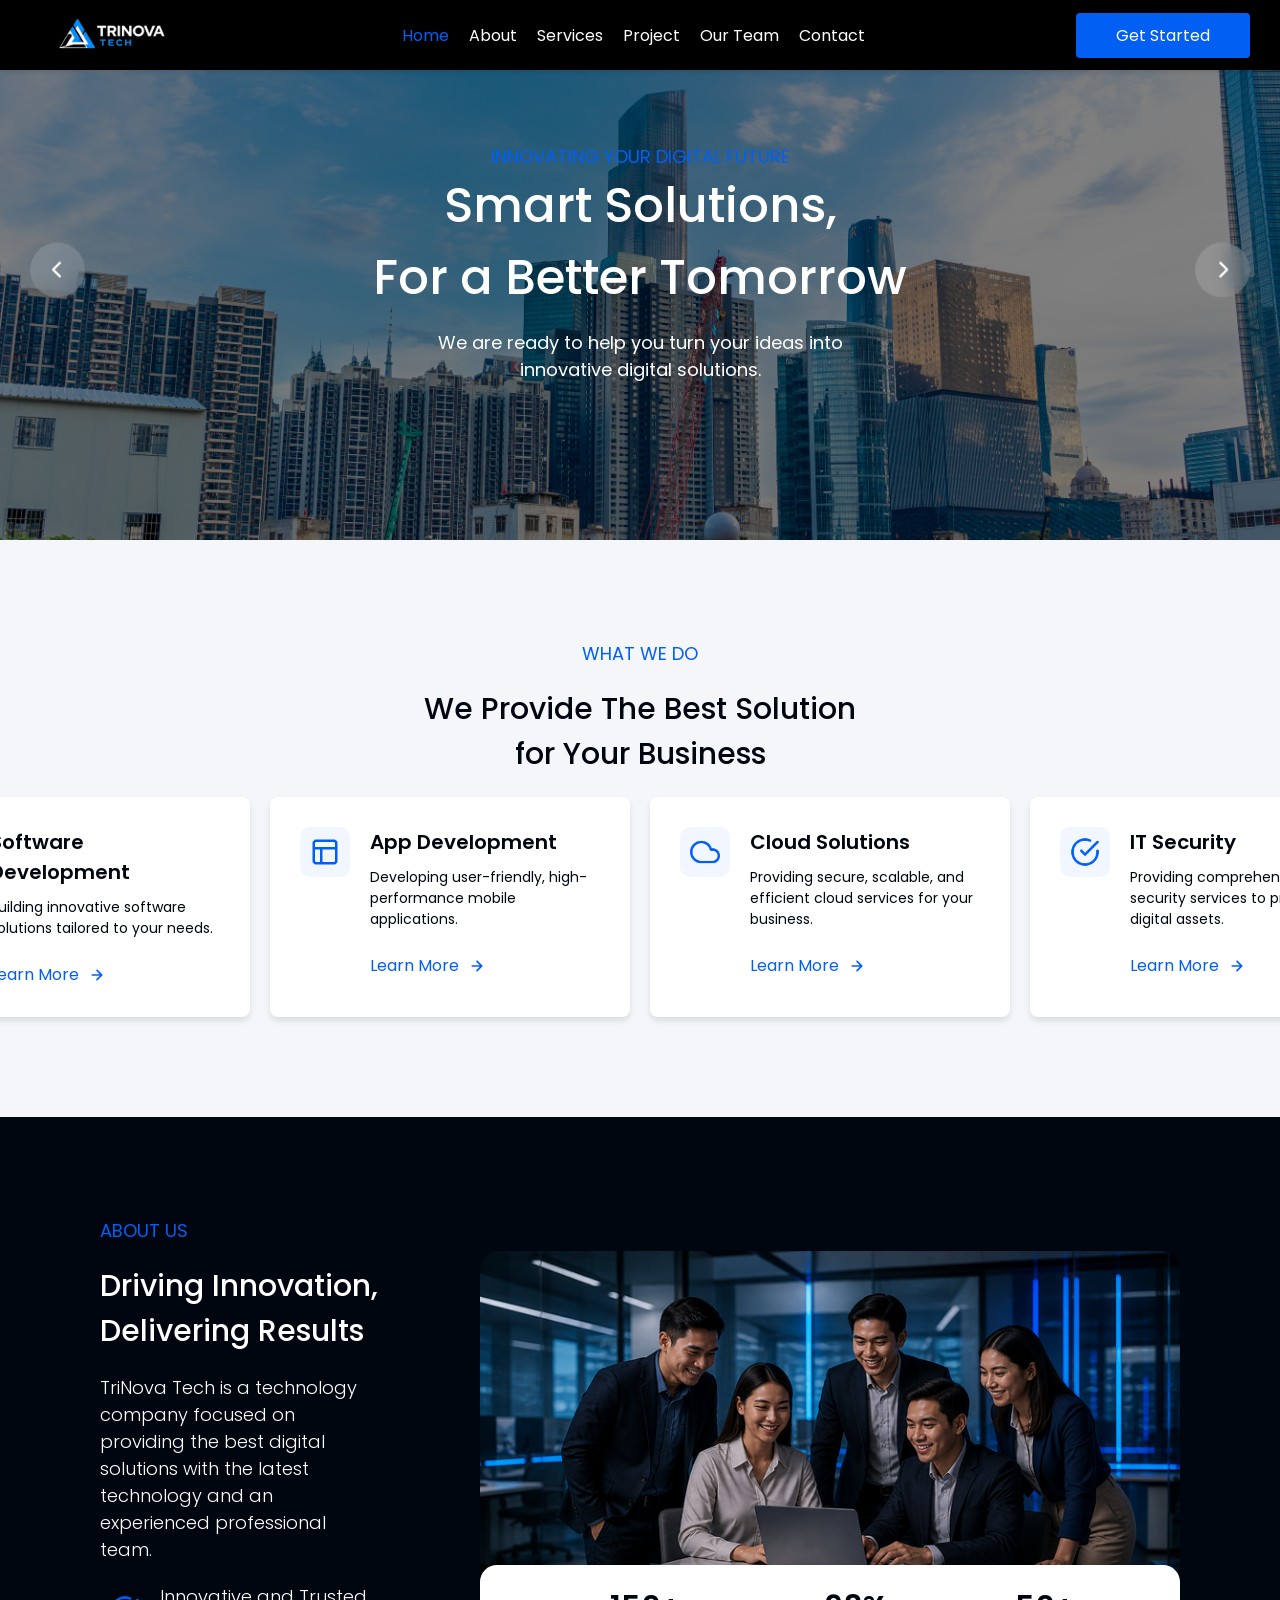
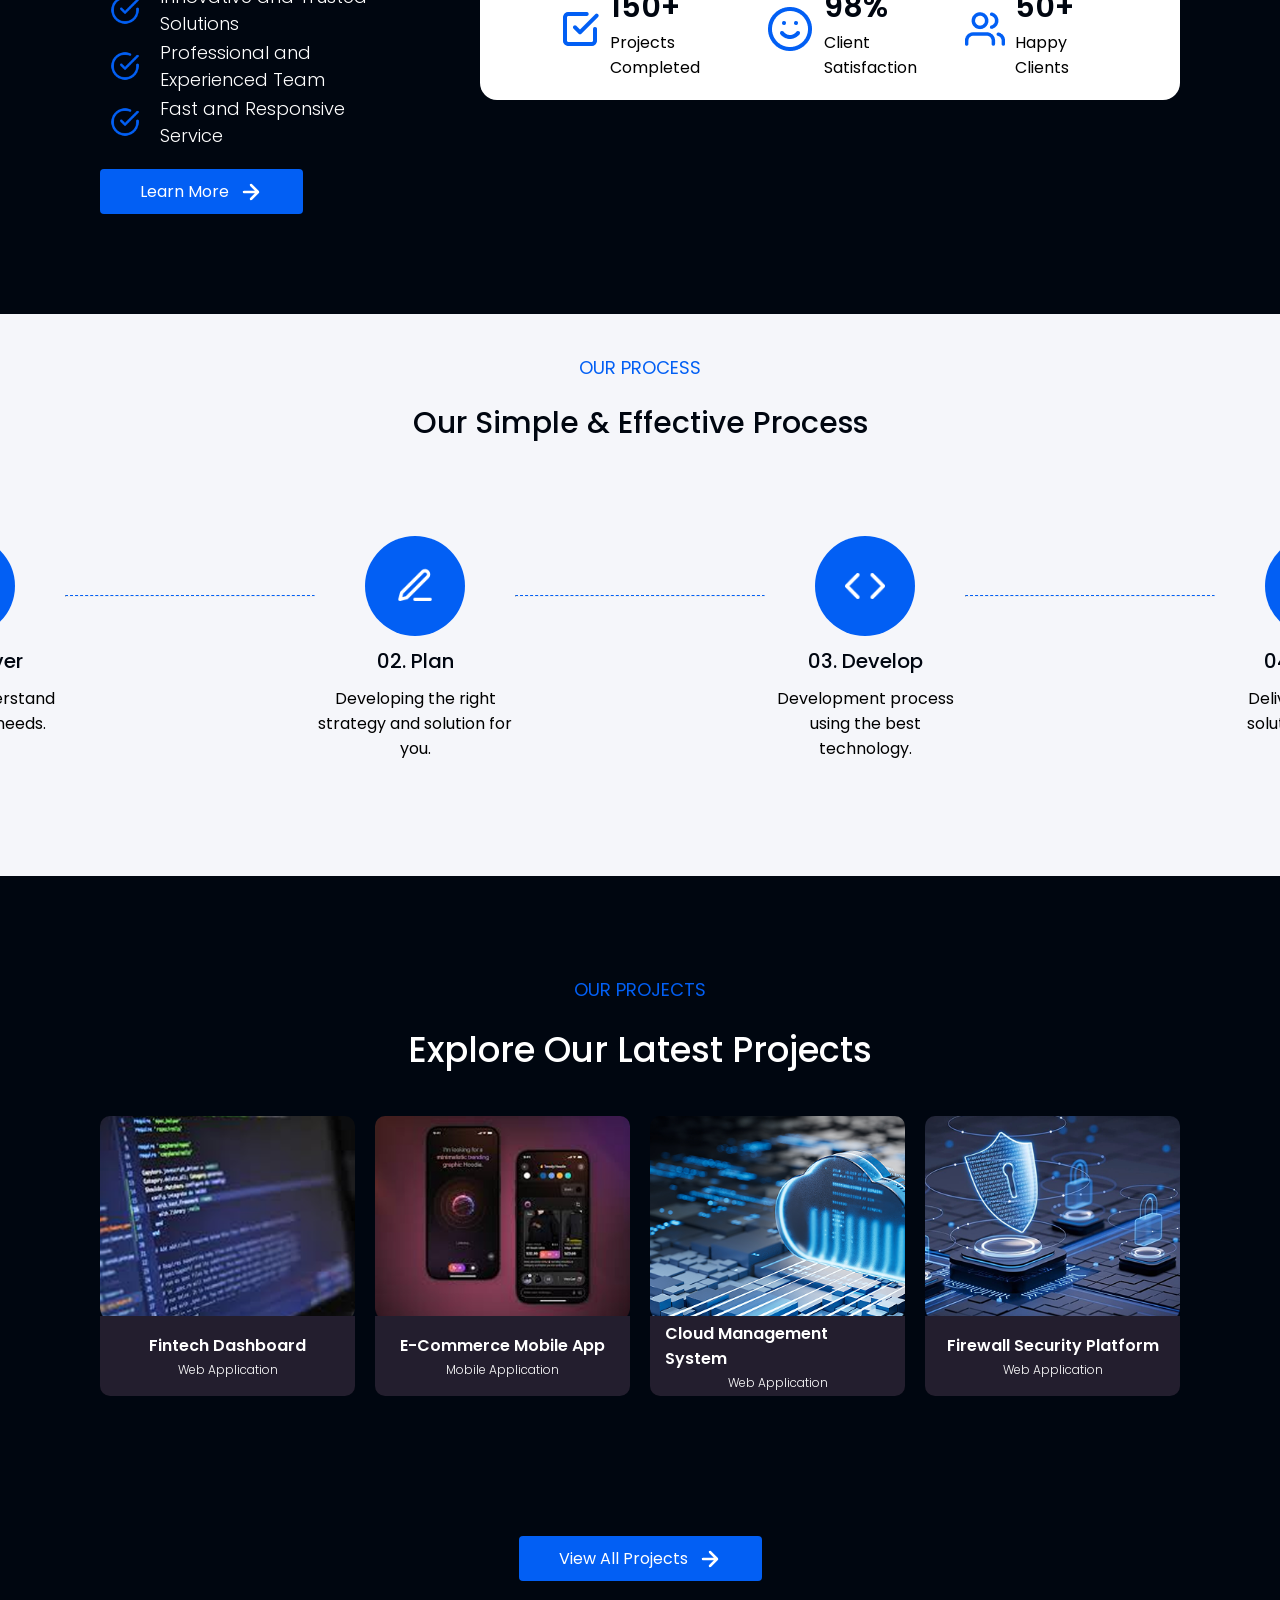
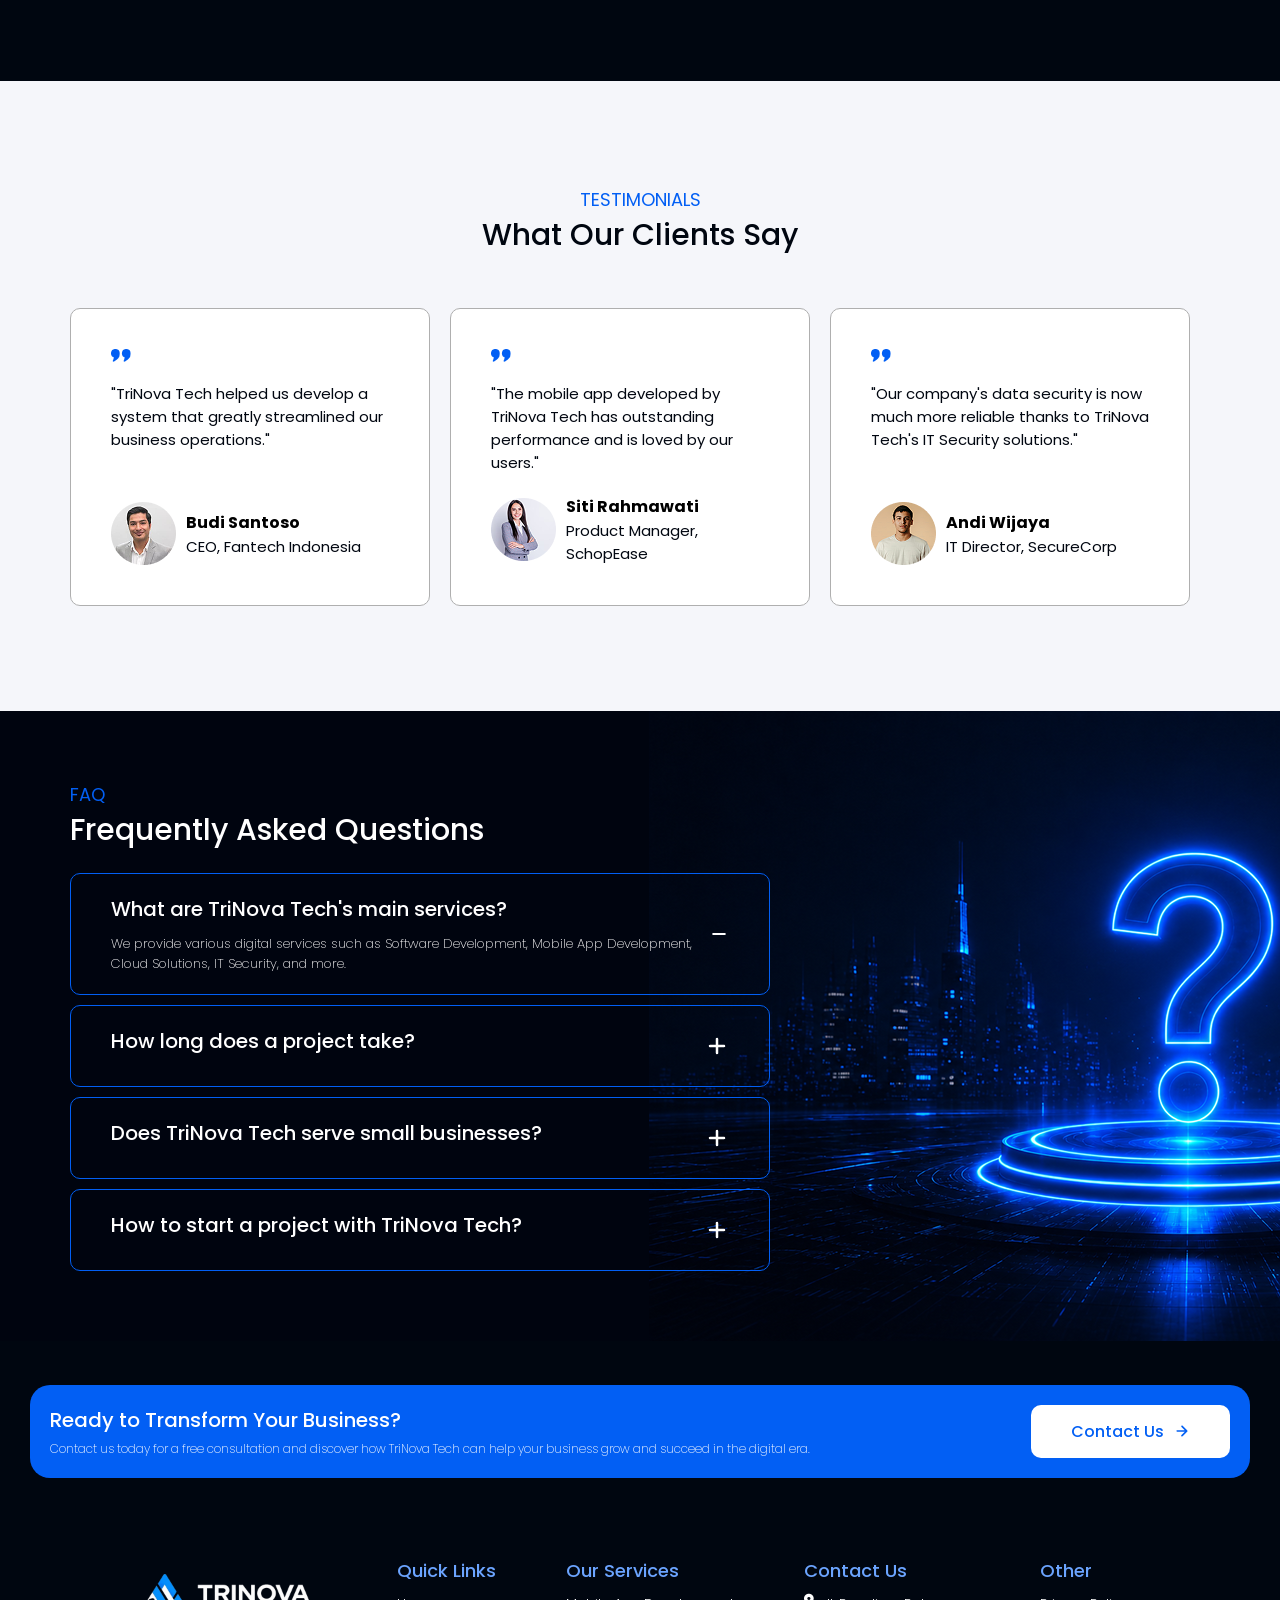
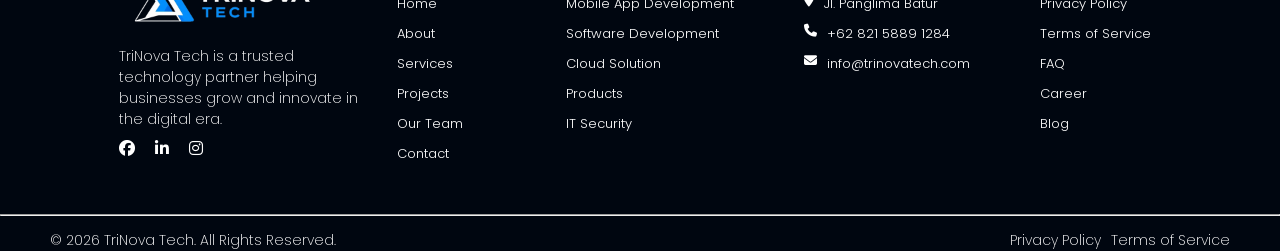
==== commit eac81c58: "update index.html" ====
--- a/index.html
+++ b/index.html
@@ -19,34 +19,72 @@
             <img src="img/logo-text-white.png" alt="Logo" style="width: 160px;">
         </div>
         <ul class="navbar">
-<<<<<<< HEAD
             <li><a href="index.html" style="color: var(--blue-primary);">Home</a></li>
-=======
-            <li><a href="index.html"   style="color: var(--blue-primary);">Home</a></li>
->>>>>>> c347d1474db5fd27d60edc96c4515fa00d4c98dd
             <li><a href="about.html">About</a></li>
             <li><a href="services.html">Services</a></li>
-            <li><a href="product.html">Project</a></li>
+            <li><a href="product.php">Project</a></li>
             <li><a href="team.html">Our Team</a></li>
             <li><a href="contact.php">Contact</a></li>
         </ul>
-        <button onclick="window.location.href='login.php'">Get Started</button>
+        <div class="btn-sect">
+            <button class="menu-btn">☰</button>
+            <button onclick="window.location.href='login.php'"> <span> Get Started</span> <i class="fa-solid fa-user"></i></button>
+        </div>
+    </div>
+    <div class="navbar-active">
+            <ul class="navbar-2">
+                <li><a href="index.html" style="color: var(--blue-primary);">Home</a></li>
+                <li><a href="about.html">About</a></li>
+                <li><a href="services.html">Services</a></li>
+                <li><a href="product.php">Project</a></li>
+                <li><a href="team.html">Our Team</a></li>
+                <li><a href="contact.php">Contact</a></li>
+            </ul>
     </div>
 
     <!-- Banner -->
-    <div class="banner">
+<div class="banner">
+
+    <!-- Slide 1 -->
+    <div class="slide active" style="background-image: url('img/banner4.jpg');">
         <div class="sect-one">
-            <h5 class="reveal">innovating your digital future</h5>
-            <h1 class="reveal">Smart Solutions,</h1>
-            <h1 class="reveal">For a Better Tomorrow</h1>
-            <p class="reveal">We are ready to help you turn your ideas into innovative digital solutions that create impact for your business.</p>
-            <div class="button-section reveal">
-                <div class="btn" style="background-color: var(--blue-primary);"><a href="services.html"></a>Our Services <i class="fa-solid fa-arrow-right"></i></div>
-                <div class="btn" style="border: 1px solid white;" onclick="document.querySelector('.services').scrollIntoView({behavior: 'smooth'})"><a href=""></a>Learn More<i class="fa-solid fa-arrow-right"></i></div>
-            </div>
-        </div>
-        <div class="sect-one"></div>
-    </div>
+            <h5>Innovating Your Digital Future</h5>
+            <h1>Smart Solutions,</h1>
+            <h1>For a Better Tomorrow</h1>
+            <p>We are ready to help you turn your ideas into innovative digital solutions.</p>
+
+        </div>
+    </div>
+
+    <!-- Slide 2 -->
+    <div class="slide" style="background-image: url('img/banner5.jpg');">
+        <div class="sect-one">
+            <h5>Creative Technology</h5>
+            <h1>Build Faster</h1>
+            <h1>Grow Smarter</h1>
+            <p>Helping businesses accelerate digital transformation.</p>
+        </div>
+    </div>
+
+    <!-- Slide 3 -->
+    <div class="slide" style="background-image: url('img/banner3.jpg');">
+        <div class="sect-one">
+            <h5>Future Ready</h5>
+            <h1>Cloud & Security</h1>
+            <h1>Solutions</h1>
+            <p>Secure, scalable and reliable infrastructure.</p>
+        </div>
+    </div>
+
+    <!-- Navigation -->
+    <button class="banner-btn prev">
+        <i class="fa-solid fa-chevron-left"></i>
+    </button>
+    <button class="banner-btn next">
+        <i class="fa-solid fa-chevron-right"></i>
+    </button>
+
+</div>
 
     <!-- what we do -->
     <div class="services">
@@ -56,11 +94,7 @@
             <!-- card 1 -->
             <div class="card reveal">
                 <div class="logo-sect">
-<<<<<<< HEAD
                     <img src="img/logo/code.png" alt="">
-=======
-                    <img src="../img/logo/code.png" alt="">
->>>>>>> c347d1474db5fd27d60edc96c4515fa00d4c98dd
                 </div>
                 <div class="desc-sect">
                     <div class="one">
@@ -68,22 +102,14 @@
                     <p>Building innovative software solutions tailored to your needs.</p>
                     </div>
                     <div class="two">
-<<<<<<< HEAD
                         <div class="cta"><a href="services.html">Learn More</a><img src="img/logo/arrow-right-blue.png" alt=""></div>
-=======
-                        <div class="cta"><a href="">Learn More</a><img src="../img/logo/arrow-right-blue.png" alt=""></div>
->>>>>>> c347d1474db5fd27d60edc96c4515fa00d4c98dd
                     </div>
                 </div>
             </div>
             <!-- card 2 -->
             <div class="card reveal">
                 <div class="logo-sect">
-<<<<<<< HEAD
                     <img src="img/logo/layout.png" alt="">
-=======
-                    <img src="../img/logo/layout.png" alt="">
->>>>>>> c347d1474db5fd27d60edc96c4515fa00d4c98dd
                 </div>
                 <div class="desc-sect">
                     <div class="one">
@@ -91,22 +117,14 @@
                     <p>Developing user-friendly, high-performance mobile applications.</p>
                     </div>
                     <div class="two">
-<<<<<<< HEAD
                         <div class="cta"><a href="services.html">Learn More</a><img src="img/logo/arrow-right-blue.png" alt=""></div>
-=======
-                        <div class="cta"><a href="">Learn More</a><img src="../img/logo/arrow-right-blue.png" alt=""></div>
->>>>>>> c347d1474db5fd27d60edc96c4515fa00d4c98dd
                     </div>
                 </div>
             </div>
             <!-- card 3 -->
             <div class="card reveal">
                 <div class="logo-sect">
-<<<<<<< HEAD
                     <img src="img/logo/cloud.png" alt="">
-=======
-                    <img src="../img/logo/cloud.png" alt="">
->>>>>>> c347d1474db5fd27d60edc96c4515fa00d4c98dd
                 </div>
                 <div class="desc-sect">
                     <div class="one">
@@ -114,22 +132,14 @@
                     <p>Providing secure, scalable, and efficient cloud services for your business.</p>
                     </div>
                     <div class="two">
-<<<<<<< HEAD
                         <div class="cta"><a href="services.html">Learn More</a><img src="img/logo/arrow-right-blue.png" alt=""></div>
-=======
-                        <div class="cta"><a href="">Learn More</a><img src="../img/logo/arrow-right-blue.png" alt=""></div>
->>>>>>> c347d1474db5fd27d60edc96c4515fa00d4c98dd
                     </div>
                 </div>
             </div>
             <!-- card 4 -->
             <div class="card reveal">
                 <div class="logo-sect">
-<<<<<<< HEAD
                     <img src="img/logo/checklist-circle.png" alt="">
-=======
-                    <img src="../img/logo/checklist-circle.png" alt="">
->>>>>>> c347d1474db5fd27d60edc96c4515fa00d4c98dd
                 </div>
                 <div class="desc-sect">
                     <div class="one">
@@ -137,11 +147,7 @@
                     <p>Providing comprehensive IT security services to protect your digital assets.</p>
                     </div>
                     <div class="two">
-<<<<<<< HEAD
                         <div class="cta"><a href="services.html">Learn More</a><img src="img/logo/arrow-right-blue.png" alt=""></div>
-=======
-                        <div class="cta"><a href="">Learn More</a><img src="../img/logo/arrow-right-blue.png" alt=""></div>
->>>>>>> c347d1474db5fd27d60edc96c4515fa00d4c98dd
                     </div>
                 </div>
             </div>
@@ -156,7 +162,6 @@
             <h3 class="reveal">Driving Innovation, <br> Delivering Results</h3>
             <p class="reveal">TriNova Tech is a technology company focused on providing the best digital solutions with the latest technology and an experienced professional team.</p>
             <div class="menu-sect">
-<<<<<<< HEAD
                 <div class="sect reveal"><img src="img/logo/checklist-circle.png" alt=""><p>Innovative and Trusted Solutions</p></div>
                 <div class="sect reveal"><img src="img/logo/checklist-circle.png" alt=""><p>Professional and Experienced Team</p></div>
                 <div class="sect reveal"><img src="img/logo/checklist-circle.png" alt=""><p>Fast and Responsive Service</p></div>
@@ -165,25 +170,11 @@
         </div>
         <div class="sect-twoo reveal">
             <img class="about-img" src="img/placehorder/img-2.png" alt="">
-=======
-                <div class="sect reveal"><img src="../img/logo/checklist-circle.png" alt=""><p>Innovative and Trusted Solutions</p></div>
-                <div class="sect reveal"><img src="../img/logo/checklist-circle.png" alt=""><p>Professional and Experienced Team</p></div>
-                <div class="sect reveal"><img src="../img/logo/checklist-circle.png" alt=""><p>Fast and Responsive Service</p></div>
-            </div>
-            <button class="reveal">Learn More <img src="img/logo/arrow-right.png" alt=""></button>
-        </div>
-        <div class="sect-twoo reveal">
-            <img class="about-img" src="../img/placehorder/img-2.png" alt="">
->>>>>>> c347d1474db5fd27d60edc96c4515fa00d4c98dd
 
             <div class="menu-sect">
                 <!-- one -->
                 <div class="menu" style="color: black;">
-<<<<<<< HEAD
                     <div class="logo"><img src="img/logo/checklist-square-blue.png" alt=""></div>
-=======
-                    <div class="logo"><img src="../img/logo/checklist-square-blue.png" alt=""></div>
->>>>>>> c347d1474db5fd27d60edc96c4515fa00d4c98dd
                     <div class="desc">
                         <h3>150+</h3>
                         <p>Projects Completed</p>
@@ -191,11 +182,7 @@
                 </div>
                 <!-- one -->
                 <div class="menu" style="color: black;">
-<<<<<<< HEAD
                     <div class="logo"><img src="img/logo/smile-blue.png" alt=""></div>
-=======
-                    <div class="logo"><img src="../img/logo/smile-blue.png" alt=""></div>
->>>>>>> c347d1474db5fd27d60edc96c4515fa00d4c98dd
                     <div class="desc">
                         <h3>98%</h3>
                         <p>Client Satisfaction</p>
@@ -203,11 +190,7 @@
                 </div>
                 <!-- one -->
                 <div class="menu" style="color: black;">
-<<<<<<< HEAD
                     <div class="logo"><img src="img/logo/users-blue.png" alt=""></div>
-=======
-                    <div class="logo"><img src="../img/logo/users-blue.png" alt=""></div>
->>>>>>> c347d1474db5fd27d60edc96c4515fa00d4c98dd
                     <div class="desc">
                         <h3>50+</h3>
                         <p>Happy Clients</p>
@@ -224,41 +207,25 @@
         <h3 class="reveal">Our Simple & Effective Process</h3>
         <div class="sect-menu">
             <div class="s-menu reveal">
-<<<<<<< HEAD
                 <div class="logo"><img src="img/logo/search.png" alt=""></div>
-=======
-                <div class="logo"><img src="../img/logo/search.png" alt=""></div>
->>>>>>> c347d1474db5fd27d60edc96c4515fa00d4c98dd
                 <h4>01. Discover</h4>
                 <p>We deeply understand your business needs.</p>
             </div>
             <hr class="reveal">
             <div class="s-menu reveal">
-<<<<<<< HEAD
                 <div class="logo"><img src="img/logo/edit.png" alt=""></div>
-=======
-                <div class="logo"><img src="../img/logo/edit.png" alt=""></div>
->>>>>>> c347d1474db5fd27d60edc96c4515fa00d4c98dd
                 <h4>02. Plan</h4>
                 <p>Developing the right strategy and solution for you.</p>
             </div>
             <hr class="reveal">
             <div class="s-menu reveal">
-<<<<<<< HEAD
                 <div class="logo"><img src="img/logo/code-white.png" alt=""></div>
-=======
-                <div class="logo"><img src="../img/logo/code-white.png" alt=""></div>
->>>>>>> c347d1474db5fd27d60edc96c4515fa00d4c98dd
                 <h4>03. Develop</h4>
                 <p>Development process using the best technology.</p>
             </div>
             <hr class="reveal">
             <div class="s-menu reveal">
-<<<<<<< HEAD
                 <div class="logo"><img src="img/logo/send.png" alt=""></div>
-=======
-                <div class="logo"><img src="../img/logo/send.png" alt="" ></div>
->>>>>>> c347d1474db5fd27d60edc96c4515fa00d4c98dd
                 <h4>04. Deliver</h4>
                 <p>Delivering quality solutions on time.</p>
             </div>
@@ -310,9 +277,9 @@
                     <p>Web Application</p>
                 </div>
             </div>
-        </div>  
-    </div>
-<<<<<<< HEAD
+        </div> 
+        <button class="btn-product reveal" onclick="window.location.href='product.php'">View All Projects <img src="img/logo/arrow-right.png" alt=""></button>
+    </div>
     
     <div class="testi">
         <h5 class="reveal">TESTIMONIALS</h5>
@@ -414,108 +381,6 @@
             <i id="next" class="fa-solid fa-chevron-right reveal"></i>
         </div>
     </div>
-=======
-    <div class="testi">
-    <h5 class="reveal">TESTIMONIALS</h5>
-    <h3 class="reveal">What Our Clients Say</h3>
-
-    <div class="card-sectt">
-        <i id="prev" class="fa-solid fa-chevron-left reveal"></i>
-
-        <div class="slider-container">
-            <div class="slider reveal" id="slider">
-
-                <!-- card 1 -->
-                <div class="card">
-                    <img style="width: 20px;" src="img/logo/quotation.png" alt="">
-                    <p>"TriNova Tech helped us develop a system that greatly streamlined our business operations."</p>
-
-                    <div class="box">
-                        <img src="../img/person/one.png" alt="">
-                        <div class="desc">
-                            <h4>Budi Santoso</h4>
-                            <p>CEO, Fantech Indonesia</p>
-                        </div>
-                    </div>
-                </div>
-
-                <!-- card 2 -->
-                <div class="card">
-                    <img style="width: 20px;" src="img/logo/quotation.png" alt="">
-                    <p>"The mobile app developed by TriNova Tech has outstanding performance and is loved by our users."</p>
-
-                    <div class="box">
-                        <img src="../img/person/two.png" alt="">
-                        <div class="desc">
-                            <h4>Siti Rahmawati</h4>
-                            <p>Product Manager, SchopEase</p>
-                        </div>
-                    </div>
-                </div>
-
-                <!-- card 3 -->
-                <div class="card">
-                    <img style="width: 20px;" src="img/logo/quotation.png" alt="">
-                    <p>"Our company's data security is now much more reliable thanks to TriNova Tech's IT Security solutions."</p>
-
-                    <div class="box">
-                        <img src="../img/person/three.png" alt="">
-                        <div class="desc">
-                            <h4>Andi Wijaya</h4>
-                            <p>IT Director, SecureCorp</p>
-                        </div>
-                    </div>
-                </div>
-
-                <!-- card 4 -->
-                <div class="card">
-                    <img style="width: 20px;" src="img/logo/quotation.png" alt="">
-                    <p>"Fast, professional service, and the final results are very satisfying."</p>
-
-                    <div class="box">
-                        <img src="../img/person/four.png" alt="">
-                        <div class="desc">
-                            <h4>Rina Putri</h4>
-                            <p>Founder, StartupX</p>
-                        </div>
-                    </div>
-                </div>
-
-                <!-- card 5 -->
-                <div class="card">
-                    <img style="width: 20px;" src="img/logo/quotation.png" alt="">
-                    <p>"Their team was very communicative throughout the project."</p>
-
-                    <div class="box">
-                        <img src="../img/person/five.png" alt="">
-                        <div class="desc">
-                            <h4>Dimas Prakoso</h4>
-                            <p>CTO, Digital Corp</p>
-                        </div>
-                    </div>
-                </div>
-
-                <!-- card 6 -->
-                <div class="card">
-                    <img style="width: 20px;" src="img/logo/quotation.png" alt="">
-                    <p>"TriNova Tech significantly advanced our company's digital transformation."</p>
-
-                    <div class="box">
-                        <img src="../img/person/six.png" alt="">
-                        <div class="desc">
-                            <h4>Nadia Salsabila</h4>
-                            <p>Manager, Nexa Group</p>
-                        </div>
-                    </div>
-                </div>
-
-            </div>
-        </div>
-
-        <i id="next" class="fa-solid fa-chevron-right reveal"></i>
-    </div>
-</div>
->>>>>>> c347d1474db5fd27d60edc96c4515fa00d4c98dd
 
     <!-- FAQ Section -->
     <div class="faq">
@@ -530,44 +395,28 @@
                         <p class="show">We provide various digital services such as Software Development, Mobile App Development, Cloud Solutions, IT Security, and more.</p>
                     </div>
                     
-<<<<<<< HEAD
                     <img class="toggle-icon" src="img/logo/minus.png" alt="">
-=======
-                    <img class="toggle-icon" src="../img/logo/minus.png" alt="">
->>>>>>> c347d1474db5fd27d60edc96c4515fa00d4c98dd
                 </div>
                 <div class="box reveal">
                     <div class="b-desc">
                         <h4>How long does a project take?</h4>
                         <p>Project timelines vary depending on complexity and requirements. On average, most projects take between 2 to 12 weeks from planning to final delivery.</p>
                     </div>
-<<<<<<< HEAD
                     <img class="toggle-icon" src="img/logo/plus.png" alt="">
-=======
-                    <img class="toggle-icon" src="../img/logo/plus.png" alt="">
->>>>>>> c347d1474db5fd27d60edc96c4515fa00d4c98dd
                 </div>
                 <div class="box reveal">
                     <div class="b-desc">
                         <h4>Does TriNova Tech serve small businesses?</h4>
                         <p>Yes, we work with businesses of all sizes, from startups and small businesses to larger enterprises, providing scalable digital solutions.</p>
                     </div>
-<<<<<<< HEAD
                     <img class="toggle-icon" src="img/logo/plus.png" alt="">
-=======
-                    <img class="toggle-icon" src="../img/logo/plus.png" alt="">
->>>>>>> c347d1474db5fd27d60edc96c4515fa00d4c98dd
                 </div>
                 <div class="box reveal">
                     <div class="b-desc">
                         <h4>How to start a project with TriNova Tech?</h4>
                         <p>You can start by contacting us through our website or consultation form. Our team will discuss your needs and recommend the best solution.</p>
                     </div>
-<<<<<<< HEAD
                     <img class="toggle-icon" src="img/logo/plus.png" alt="">
-=======
-                    <img class="toggle-icon" src="../img/logo/plus.png" alt="">
->>>>>>> c347d1474db5fd27d60edc96c4515fa00d4c98dd
                 </div>
             </div>
         </div>
@@ -576,10 +425,7 @@
         </div>
         
     </div>
-<<<<<<< HEAD
     
-=======
->>>>>>> c347d1474db5fd27d60edc96c4515fa00d4c98dd
     <div class="end">
         <div class="container reveal">
             <div class="content">
@@ -609,7 +455,7 @@
                         <a href="index.html">Home</a>
                         <a href="about.html">About</a>
                         <a href="services.html">Services</a>
-                        <a href="product.html">Projects</a>
+                        <a href="product.php">Projects</a>
                         <a href="team.html">Our Team</a>
                         <a href="contact.php">Contact</a>
                     </div>
@@ -617,11 +463,11 @@
                 <div class="list">
                     <h4>Our Services</h4>
                     <div class="list-menu">
-                        <a href="product.html">Mobile App Development</a>
-                        <a href="product.html">Software Development</a>
-                        <a href="product.html">Cloud Solution</a>
-                        <a href="product.html">Products</a>
-                        <a href="product.html">IT Security</a>
+                        <a href="product.php">Mobile App Development</a>
+                        <a href="product.php">Software Development</a>
+                        <a href="product.php">Cloud Solution</a>
+                        <a href="product.php">Products</a>
+                        <a href="product.php">IT Security</a>
                     </div>
                 </div>
                 <div class="list">
@@ -658,5 +504,6 @@
 
     <script src="js/index.js"></script>
     <script src="js/loading.js"></script>
+    <script src="js/banner-slider.js"></script>
 </body>
 </html>
--- a/css/style.css
+++ b/css/style.css
@@ -96,24 +96,96 @@
 }
 
 /* -------------BANNEEEERRRRRRRRRRRRRRRRRRRRRR------------------- */
-.banner {
-    display: grid;
-    background-image: url('../img/banner.png');
+.banner{
+    display: flex;
+    align-items: center;
+    justify-content: center;
+    TEXT-ALIGN: CENTER;
+    position: relative;
+    width: 100%;
+    padding: 100px;
+    height: 60vh;
+    overflow: hidden;
+}
+
+.slide{
+    position: absolute;
+    inset: 0;
+
+    display: flex;
+    align-items: center;
+    justify-content: center;
+    TEXT-ALIGN: CENTER;
+    WIDTH: 100%;
+
     background-size: cover;
     background-position: center;
-    height: 100vh;
-    width: 100%;
-    grid-template-columns: repeat(2, 1fr);
-    grid-template-rows: repeat(1, 1fr);
-    padding: 60px;
-
+
+    opacity: 0;
+    transition: opacity 0.8s ease;
+}
+
+.slide.active{
+    opacity: 1;
+    z-index: 1;
+}
+
+.slide::before{
+    content: "";
+    position: absolute;
+    inset: 0;
+    background: rgba(0,0,0,0.5);
+}
+
+.slide .sect-one{
+    position: relative;
+    z-index: 2;
+    padding: 0 100px;
+}
+
+/* BUTTON */
+
+.banner-btn{
+    position: absolute;
+    top: 50%;
+    transform: translateY(-50%);
+    z-index: 5;
+
+    width: 55px;
+    height: 55px;
+
+    border: none;
+    border-radius: 50%;
+
+    background: rgba(255,255,255,0.15);
+    backdrop-filter: blur(10px);
+
+    color: white;
+    cursor: pointer;
+
+    font-size: 18px;
+
+    transition: 0.3s;
+}
+
+.banner-btn:hover{
+    background: var(--blue-primary);
+}
+
+.prev{
+    left: 30px;
+}
+
+.next{
+    right: 30px;
 }
 
 .banner .sect-one {
     display: flex;
     flex-direction: column;
     justify-content: center;
-    align-items: flex-start;
+    text-align: center;
+    align-items: center;
     gap: 0px;
     padding: 20px 60px;
 }
@@ -247,7 +319,6 @@
 .services .card-sect {
     display: flex;
     gap: 20px;
-    flex-wrap: wrap;
     width: 100%;
     align-items: center;
     justify-content: center;
@@ -443,7 +514,6 @@
 
 .product-menu {
     display: flex;
-    flex-wrap: wrap;
     flex-direction: row;
     align-items: center;
     gap: 20px;
@@ -856,4 +926,232 @@
 
 .navbar li a:hover::after {
     width: 100%;
+}
+
+.menu-btn{
+    display: none;
+}
+.btn-sect {
+    display: flex;
+    gap: 20px;
+}
+
+.btn-sect i {
+    display: none;
+}
+
+.btn-product.active {
+    display: flex;
+    align-items: center;
+    gap: 10px;
+    padding: 10px 40px;
+    background-color: var(--blue-primary);
+    color: var(--white);
+    border: none;
+    border-radius: 4px;
+    cursor: pointer;
+    font-size: 16px;
+    transition: all 0.3s ease;
+}
+
+.navbar-active {
+    background-color: var(--black);
+    position: fixed;
+    top: 70px;
+    right: 0;
+    z-index: 998;
+    width: 250px;
+    padding: 20px;
+    display: flex;
+    justify-content: center;
+    display: none;
+}
+.navbar-2 {
+    list-style: none;
+    width: 100%;
+
+    display: flex;
+    flex-direction: column;
+    gap: 15px;
+}
+.navbar-2 a {
+    text-decoration: none;
+    color: white;
+}
+.navbar-active.active{
+    display: block;
+}
+
+/* ---------------------------------- */
+@media screen and (max-width: 800px) {
+    .header {
+        height: auto;
+        padding: 10px;
+    }
+
+    .header .logo img {
+        padding: 10px;
+        align-self: flex-start;
+    }
+
+    .header .navbar {
+        gap: 10px;
+        padding: 10px;
+        display: none;
+    }
+    .navbar.active{
+        display: flex;
+        flex-direction: column;
+    }
+
+    .menu-btn {
+        display: block;
+        background-color: var(--blue-primary);
+        color: white;
+        border: none;
+        padding: 10px 15px;
+        border-radius: 8px;
+        font-size: 20px;
+        cursor: pointer;
+    }
+    .btn-sect i {
+        display: block;
+    }
+    .btn-sect span {
+        display: none;
+    }
+
+    .banner {
+        grid-template-columns: 1fr;
+        padding: 20px;
+        width: 100%;
+        padding: 100px 60px;
+    }
+
+    .services, .about, .process, .products, .testi, .faq {
+        padding: 100px;
+        display: flex;
+        flex-wrap: wrap;
+    }
+
+    .services .card-sect, .card-sectt {
+        flex-direction: column;
+        display: flex;
+        flex-wrap: wrap;
+    }
+    .about {
+        padding: 100px;
+        flex-direction: column-reverse;
+    }
+    .about .sect-twoo {
+        display: none;
+    }
+    .process .sect-menu {
+        flex-direction: column;
+    }
+
+    .p-menu {
+        margin-bottom: -80px;
+    }
+
+    .product-menu {
+        flex-direction: column;
+        gap: 10px;
+        margin: none;
+        padding: none;
+    }
+    .products {
+        gap: 10px;
+        text-align: center;
+    }
+    .process hr.reveal {
+        display: none;
+    }
+    .process .sect-menu {
+        display: grid;
+        grid-template-columns: repeat(2, 1fr);
+        gap: 100px;
+    }
+    .footer {
+        height: auto;
+        padding: 20px;
+    }
+    /* Footer */
+    .footer {
+        height: auto;
+        padding: 40px 20px;
+    }
+
+    .content-footer {
+        flex-direction: column;
+        align-items: flex-start;
+    }
+
+    .frame-one {
+        width: 100%;
+    }
+
+    .frame-list {
+        flex-direction: column;
+        gap: 20px;
+        width: 100%;
+    }
+
+    .new {
+        flex-direction: column;
+        gap: 10px;
+        height: auto;
+        padding: 0 20px;
+        text-align: center;
+    }
+
+    .twot {
+        flex-direction: column;
+    }
+    .boxxes .box {
+        width: 100%;
+    }
+    .testi {
+        padding: 80px 20px;
+        height: auto;
+    }
+
+    .card-sectt {
+        gap: 10px;
+    }
+
+    .slider-container {
+        width: 100%;
+        max-width: 350px;
+    }
+
+    .card-sectt .card {
+        width: 100%;
+        min-width: 100%;
+        padding: 25px;
+    }
+
+    .card {
+        min-width: 100%;
+    }
+
+    #prev,
+    #next {
+        width: 40px;
+        height: 40px;
+        font-size: 14px;
+    }
+
+    .card-sectt i {
+        margin: 0;
+    }
+
+    .end .container.active {
+        display: flex;
+        flex-direction: column;
+        align-items: center;
+        justify-content: center;
+        text-align: center;
+        gap: 10px;
+    }
 }
